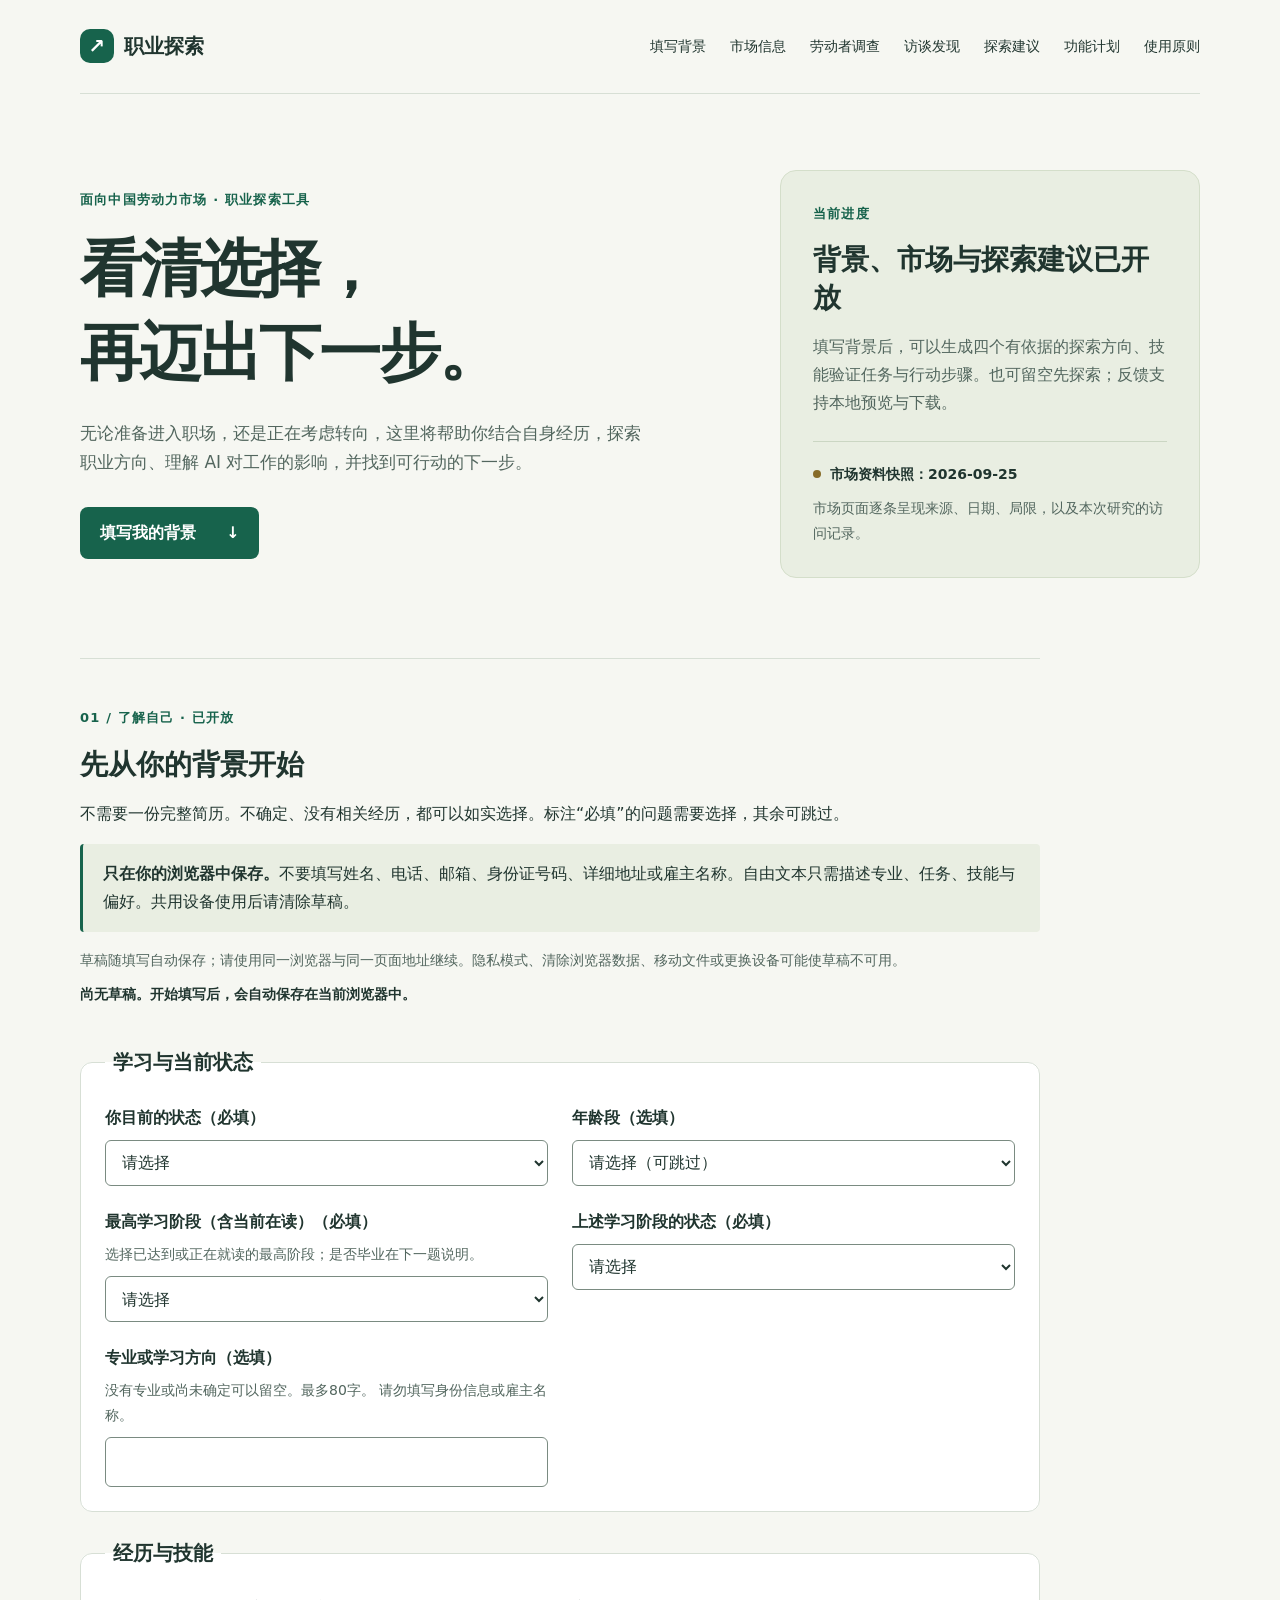
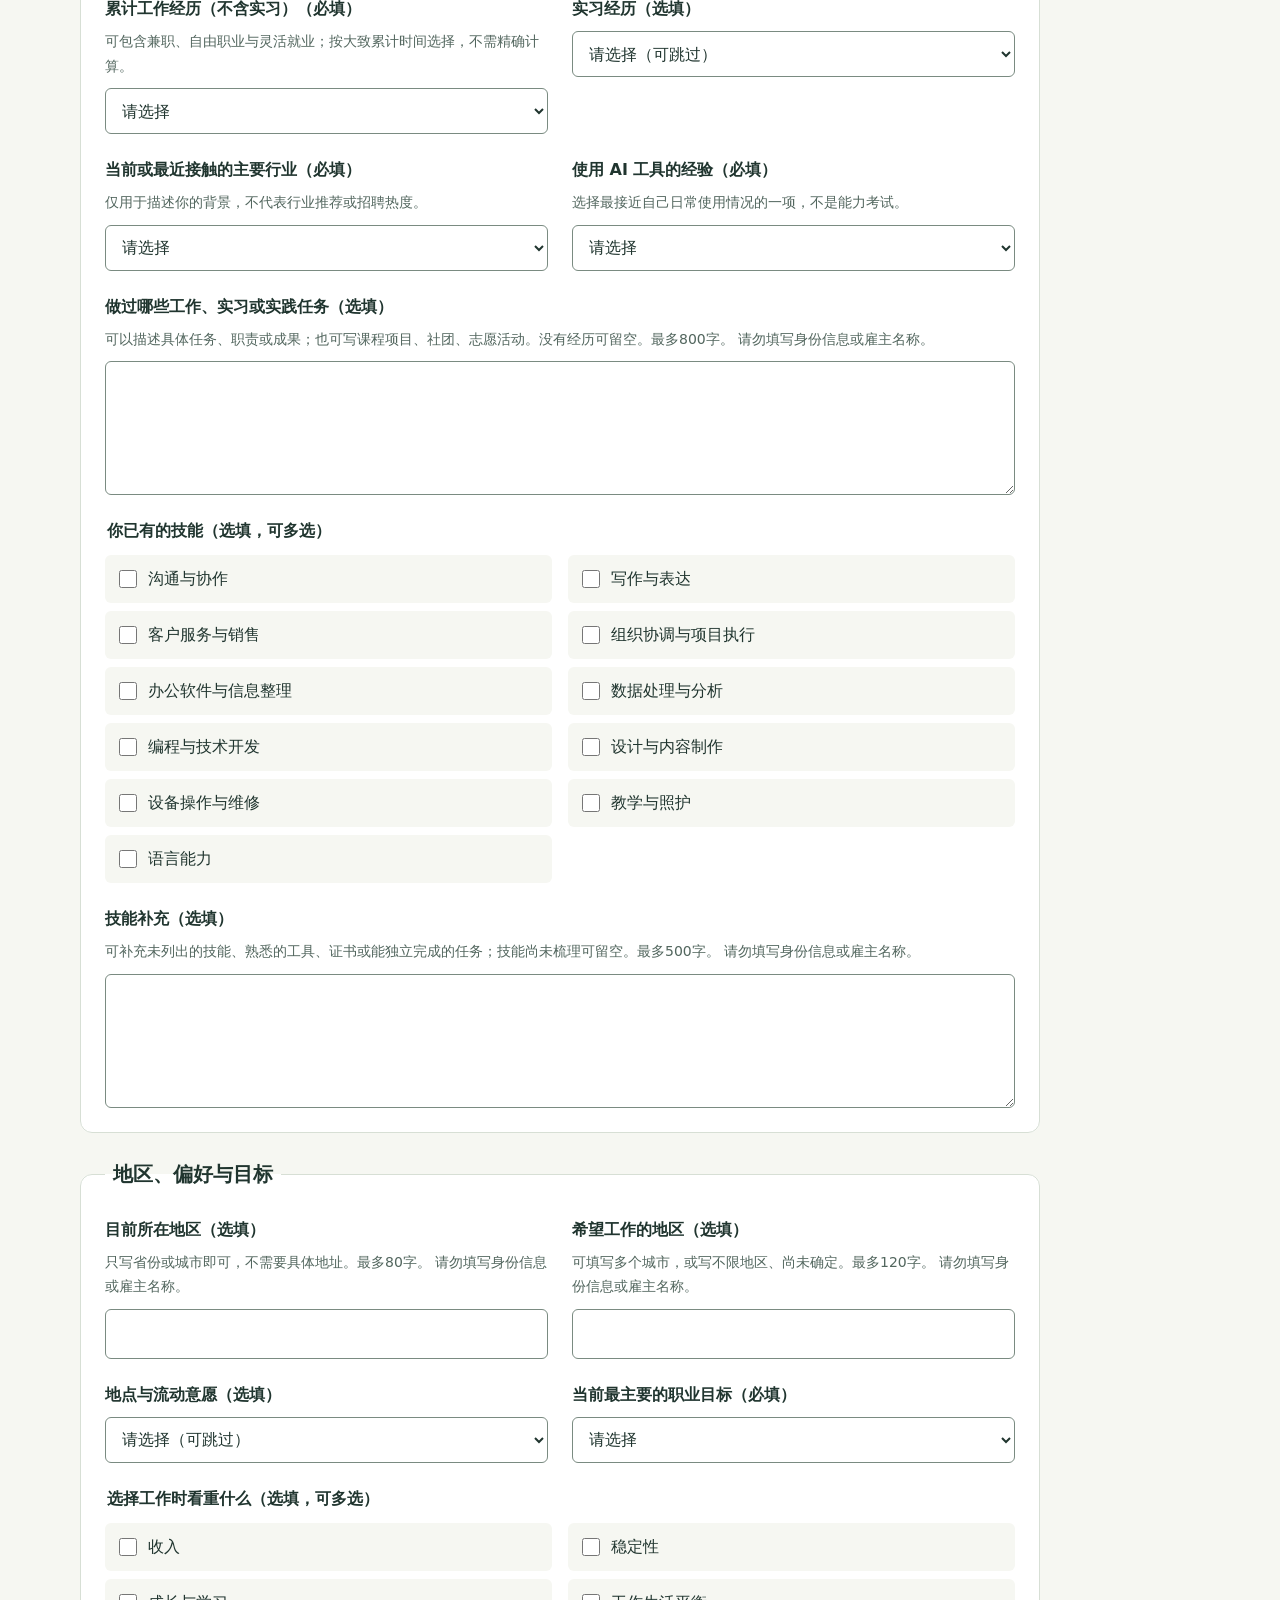
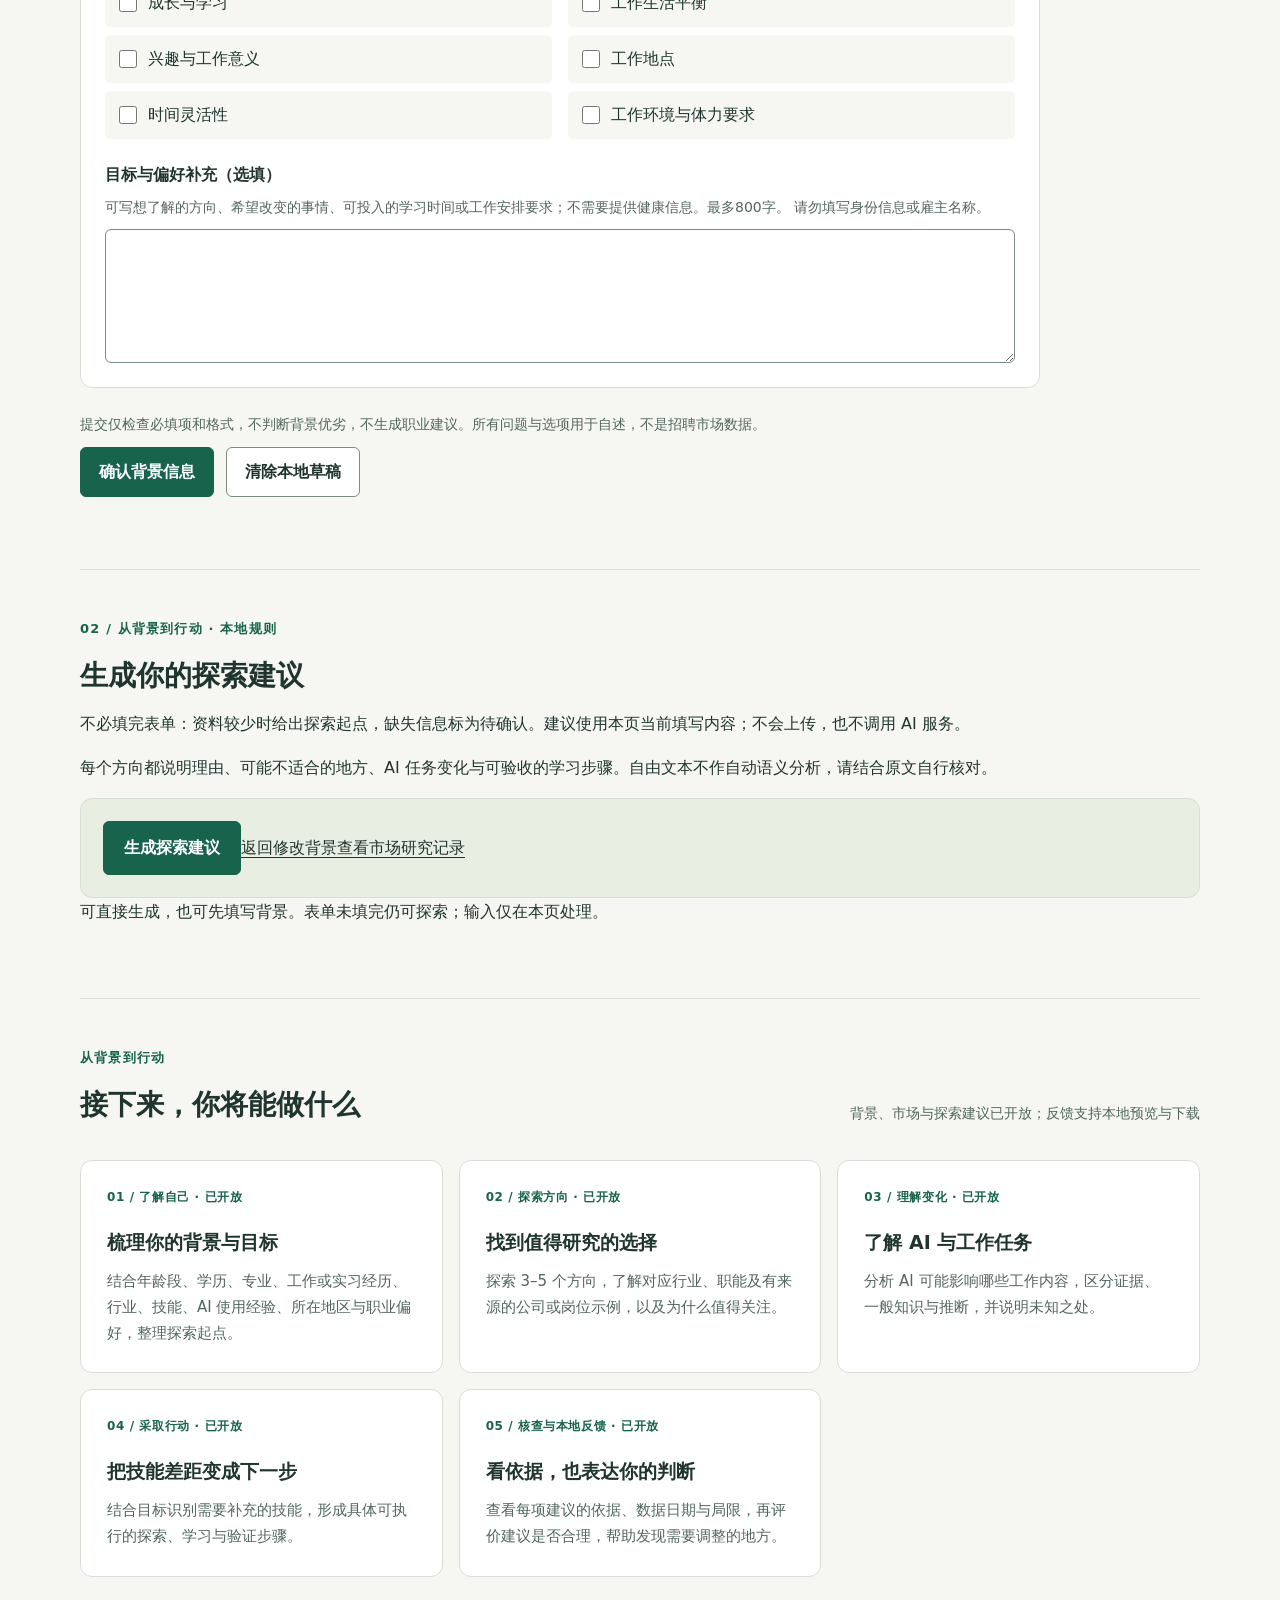
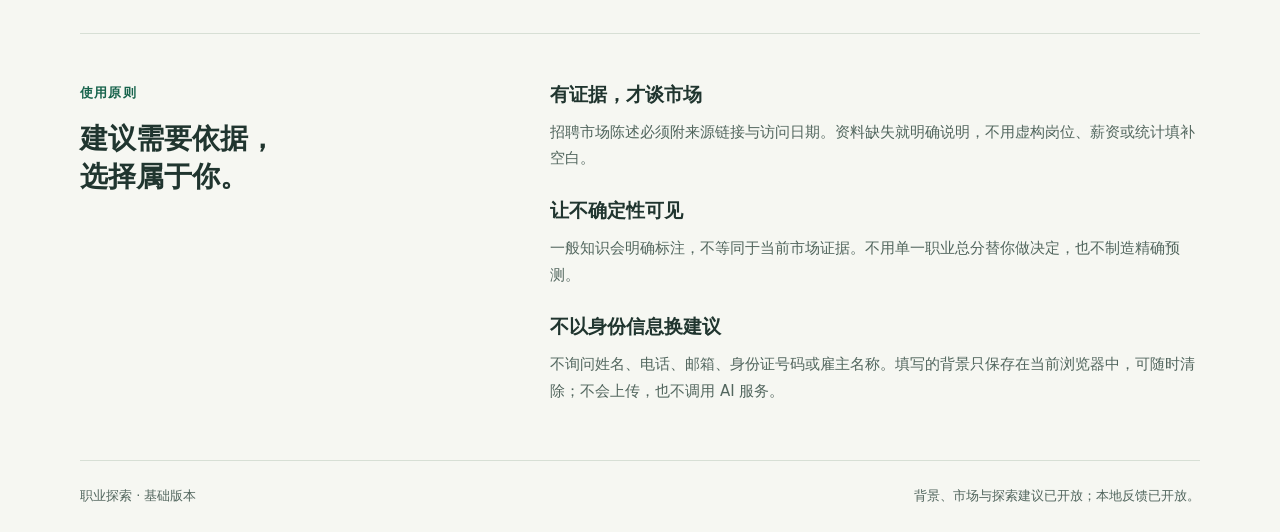
==== index.html @ bea13fc0 "Publish AI career exploration site (static, GitHub Pages) Static Simplified-Chinese career explorati" ====
<!DOCTYPE html>
<html lang="zh-CN">
<head>
  <meta charset="UTF-8">
  <meta name="viewport" content="width=device-width, initial-scale=1.0">
  <meta name="description" content="面向中国劳动力市场的职业探索网站。了解产品计划、证据标准与隐私原则。">
  <title>职业探索｜中国劳动力市场</title>
  <link rel="stylesheet" href="css/style.css">
  <link rel="stylesheet" href="css/recommendation.css">
  <link rel="stylesheet" href="css/survey.css">
  <link rel="stylesheet" href="css/interview.css">
  <script src="js/app.js" defer></script>
  <script src="data/market-snapshot.js" defer></script>
  <script src="js/market-audit.js" defer></script>
  <script src="data/recommendation-profile-schema.js" defer></script>
  <script src="data/recommendation-catalog.js" defer></script>
  <script src="js/recommendation-engine.js" defer></script>
  <script src="js/result-evidence.js" defer></script>
  <script src="js/feedback.js" defer></script>
  <script src="data/survey-data.js" defer></script>
  <script src="data/survey-findings.js" defer></script>
  <script src="data/survey-number-text.js" defer></script>
  <script src="js/survey-support.js" defer></script>
  <script src="js/survey-ui.js" defer></script>
  <script src="data/interview-findings.js" defer></script>
  <script src="js/interview-support.js" defer></script>
  <script src="js/interview-ui.js" defer></script>
  <script src="js/recommendation-ui.js" defer></script>
</head>
<body>
  <a class="skip-link" href="#main">跳到主要内容</a>
  <header class="site-header wrap">
    <a class="brand" href="index.html" aria-label="职业探索首页"><span class="brand-mark" aria-hidden="true">↗</span> 职业探索</a>
    <nav aria-label="主要导航"><a href="#profile">填写背景</a><a href="market.html">市场信息</a><a href="survey.html">劳动者调查</a><a href="interviews.html">访谈发现</a><a href="#advice">探索建议</a><a href="#roadmap">功能计划</a><a href="#principles">使用原则</a></nav>
  </header>
  <main id="main" class="wrap">
    <section class="hero" aria-labelledby="hero-title">
      <div class="hero-copy">
        <p class="eyebrow">面向中国劳动力市场 · 职业探索工具</p>
        <h1 id="hero-title">看清选择，<br>再迈出下一步。</h1>
        <p class="intro">无论准备进入职场，还是正在考虑转向，这里将帮助你结合自身经历，探索职业方向、理解 AI 对工作的影响，并找到可行动的下一步。</p>
        <a class="primary-link" href="#profile">填写我的背景 <span aria-hidden="true">↓</span></a>
      </div>
      <aside class="status-card" aria-labelledby="status-title">
        <p class="eyebrow">当前进度</p>
        <h2 id="status-title">背景、市场与探索建议已开放</h2>
        <p>填写背景后，可以生成四个有依据的探索方向、技能验证任务与行动步骤。也可留空先探索；反馈支持本地预览与下载。</p>
        <div class="status-note"><span class="status-dot" aria-hidden="true"></span>市场资料快照：2026-09-25</div>
        <p class="small">市场页面逐条呈现来源、日期、局限，以及本次研究的访问记录。</p>
      </aside>
    </section>
    <section id="profile" class="section" aria-labelledby="profile-title">
      <p class="eyebrow">01 / 了解自己 · 已开放</p>
      <h2 id="profile-title">先从你的背景开始</h2>
      <p>不需要一份完整简历。不确定、没有相关经历，都可以如实选择。标注“必填”的问题需要选择，其余可跳过。</p>
      <div class="profile-notice" id="profile-privacy"><strong>只在你的浏览器中保存。</strong>不要填写姓名、电话、邮箱、身份证号码、详细地址或雇主名称。自由文本只需描述专业、任务、技能与偏好。共用设备使用后请清除草稿。</div>
      <p class="field-hint">草稿随填写自动保存；请使用同一浏览器与同一页面地址继续。隐私模式、清除浏览器数据、移动文件或更换设备可能使草稿不可用。</p>
      <p id="draft-status" class="draft-status" role="status">正在准备本地草稿保存……</p>
      <noscript><p class="profile-notice">浏览器未启用 JavaScript，无法保存或校验背景。请启用后刷新页面；当前表单已禁用，不会发送输入。</p></noscript>
      <form id="profile-form" novalidate autocomplete="off">
        <fieldset id="profile-fields" disabled>
          <legend class="sr-only">个人背景</legend>
          <fieldset class="profile-group"><legend>学习与当前状态</legend><div class="profile-grid">
            <div class="profile-field">
  <label for="stage">你目前的状态（必填）</label>
  
  <select id="stage" name="stage" required aria-describedby="stage-error">
    <option value="">请选择</option>
    <option value="stage-0">在校学习</option>
    <option value="stage-1">在职工作</option>
    <option value="stage-2">正在求职／待业</option>
    <option value="stage-3">自由职业／灵活就业</option>
    <option value="stage-4">准备重返职场</option>
    <option value="stage-5">暂不求职，先探索</option>
    <option value="stage-6">其他</option>
  </select><p class="field-error" id="stage-error"></p>
</div>
            <div class="profile-field">
  <label for="age">年龄段（选填）</label>
  
  <select id="age" name="age"  aria-describedby="age-error">
    <option value="">请选择（可跳过）</option>
    <option value="age-0">未满18岁</option>
    <option value="age-1">18–24岁</option>
    <option value="age-2">25–34岁</option>
    <option value="age-3">35–44岁</option>
    <option value="age-4">45–54岁</option>
    <option value="age-5">55岁及以上</option>
    <option value="age-6">不愿透露</option>
  </select><p class="field-error" id="age-error"></p>
</div>
            <div class="profile-field">
  <label for="education">最高学习阶段（含当前在读）（必填）</label>
  <p class="field-hint" id="education-hint">选择已达到或正在就读的最高阶段；是否毕业在下一题说明。</p>
  <select id="education" name="education" required aria-describedby="education-error education-hint">
    <option value="">请选择</option>
    <option value="education-0">初中及以下</option>
    <option value="education-1">普通高中</option>
    <option value="education-2">中专／中职／技校</option>
    <option value="education-3">高职／大专</option>
    <option value="education-4">本科</option>
    <option value="education-5">硕士研究生</option>
    <option value="education-6">博士研究生</option>
    <option value="education-7">其他</option>
    <option value="education-8">不愿透露</option>
  </select><p class="field-error" id="education-error"></p>
</div>
            <div class="profile-field">
  <label for="educationStatus">上述学习阶段的状态（必填）</label>
  
  <select id="educationStatus" name="educationStatus" required aria-describedby="educationStatus-error">
    <option value="">请选择</option>
    <option value="educationStatus-0">在读</option>
    <option value="educationStatus-1">已毕业／已取得相应学历</option>
    <option value="educationStatus-2">未完成／肄业／暂停</option>
    <option value="educationStatus-3">其他／不适用</option>
    <option value="educationStatus-4">不愿透露</option>
  </select><p class="field-error" id="educationStatus-error"></p>
</div>
            <div class="profile-field ">
  <label for="major">专业或学习方向（选填）</label>
  <p class="field-hint" id="major-hint">没有专业或尚未确定可以留空。最多80字。 请勿填写身份信息或雇主名称。</p>
  <input id="major" name="major" type="text" maxlength="80" aria-describedby="major-hint major-error profile-privacy">
  <p class="field-error" id="major-error"></p>
</div>
          </div></fieldset>
          <fieldset class="profile-group"><legend>经历与技能</legend><div class="profile-grid">
            <div class="profile-field">
  <label for="workYears">累计工作经历（不含实习）（必填）</label>
  <p class="field-hint" id="workYears-hint">可包含兼职、自由职业与灵活就业；按大致累计时间选择，不需精确计算。</p>
  <select id="workYears" name="workYears" required aria-describedby="workYears-error workYears-hint">
    <option value="">请选择</option>
    <option value="workYears-0">尚无工作经历</option>
    <option value="workYears-1">不足1年</option>
    <option value="workYears-2">1–3年（不满4年）</option>
    <option value="workYears-3">4–7年（不满8年）</option>
    <option value="workYears-4">8–15年（不满16年）</option>
    <option value="workYears-5">16年及以上</option>
    <option value="workYears-6">不便说明</option>
  </select><p class="field-error" id="workYears-error"></p>
</div>
            <div class="profile-field">
  <label for="internship">实习经历（选填）</label>
  
  <select id="internship" name="internship"  aria-describedby="internship-error">
    <option value="">请选择（可跳过）</option>
    <option value="internship-0">没有实习经历</option>
    <option value="internship-1">正在实习</option>
    <option value="internship-2">曾有实习经历</option>
    <option value="internship-3">不适用／不便说明</option>
  </select><p class="field-error" id="internship-error"></p>
</div>
            <div class="profile-field">
  <label for="industry">当前或最近接触的主要行业（必填）</label>
  <p class="field-hint" id="industry-hint">仅用于描述你的背景，不代表行业推荐或招聘热度。</p>
  <select id="industry" name="industry" required aria-describedby="industry-error industry-hint">
    <option value="">请选择</option>
    <option value="industry-0">尚未进入任何行业</option>
    <option value="industry-1">农林牧渔</option>
    <option value="industry-2">制造业</option>
    <option value="industry-3">建筑与房地产</option>
    <option value="industry-4">批发零售与电商</option>
    <option value="industry-5">交通运输、仓储与物流</option>
    <option value="industry-6">住宿、餐饮与生活服务</option>
    <option value="industry-7">信息技术与互联网</option>
    <option value="industry-8">金融与保险</option>
    <option value="industry-9">教育与培训</option>
    <option value="industry-10">医疗健康与社会服务</option>
    <option value="industry-11">文化、传媒与娱乐</option>
    <option value="industry-12">科研与专业服务</option>
    <option value="industry-13">公共管理与社会组织</option>
    <option value="industry-14">能源与环境服务</option>
    <option value="industry-15">其他／跨多个行业</option>
    <option value="industry-16">不确定／不便说明</option>
  </select><p class="field-error" id="industry-error"></p>
</div>
            <div class="profile-field">
  <label for="aiExperience">使用 AI 工具的经验（必填）</label>
  <p class="field-hint" id="aiExperience-hint">选择最接近自己日常使用情况的一项，不是能力考试。</p>
  <select id="aiExperience" name="aiExperience" required aria-describedby="aiExperience-error aiExperience-hint">
    <option value="">请选择</option>
    <option value="aiExperience-0">尚未使用</option>
    <option value="aiExperience-1">尝试过，但不熟悉</option>
    <option value="aiExperience-2">偶尔用于学习或工作任务</option>
    <option value="aiExperience-3">经常用于任务，并会核查结果</option>
    <option value="aiExperience-4">能设计或整合 AI 工作流程</option>
    <option value="aiExperience-5">不确定／不便说明</option>
  </select><p class="field-error" id="aiExperience-error"></p>
</div>
            <div class="profile-field field-wide">
  <label for="experience">做过哪些工作、实习或实践任务（选填）</label>
  <p class="field-hint" id="experience-hint">可以描述具体任务、职责或成果；也可写课程项目、社团、志愿活动。没有经历可留空。最多800字。 请勿填写身份信息或雇主名称。</p>
  <textarea id="experience" name="experience" rows="4" maxlength="800" aria-describedby="experience-hint experience-error profile-privacy"></textarea>
  <p class="field-error" id="experience-error"></p>
</div>
            <fieldset class="choice-group field-wide"><legend>你已有的技能（选填，可多选）</legend><div class="choices"><label><input type="checkbox" name="skills" value="skills-0"> <span>沟通与协作</span></label><label><input type="checkbox" name="skills" value="skills-1"> <span>写作与表达</span></label><label><input type="checkbox" name="skills" value="skills-2"> <span>客户服务与销售</span></label><label><input type="checkbox" name="skills" value="skills-3"> <span>组织协调与项目执行</span></label><label><input type="checkbox" name="skills" value="skills-4"> <span>办公软件与信息整理</span></label><label><input type="checkbox" name="skills" value="skills-5"> <span>数据处理与分析</span></label><label><input type="checkbox" name="skills" value="skills-6"> <span>编程与技术开发</span></label><label><input type="checkbox" name="skills" value="skills-7"> <span>设计与内容制作</span></label><label><input type="checkbox" name="skills" value="skills-8"> <span>设备操作与维修</span></label><label><input type="checkbox" name="skills" value="skills-9"> <span>教学与照护</span></label><label><input type="checkbox" name="skills" value="skills-10"> <span>语言能力</span></label></div></fieldset>
            <div class="profile-field field-wide">
  <label for="skillDetails">技能补充（选填）</label>
  <p class="field-hint" id="skillDetails-hint">可补充未列出的技能、熟悉的工具、证书或能独立完成的任务；技能尚未梳理可留空。最多500字。 请勿填写身份信息或雇主名称。</p>
  <textarea id="skillDetails" name="skillDetails" rows="4" maxlength="500" aria-describedby="skillDetails-hint skillDetails-error profile-privacy"></textarea>
  <p class="field-error" id="skillDetails-error"></p>
</div>
          </div></fieldset>
          <fieldset class="profile-group"><legend>地区、偏好与目标</legend><div class="profile-grid">
            <div class="profile-field ">
  <label for="location">目前所在地区（选填）</label>
  <p class="field-hint" id="location-hint">只写省份或城市即可，不需要具体地址。最多80字。 请勿填写身份信息或雇主名称。</p>
  <input id="location" name="location" type="text" maxlength="80" aria-describedby="location-hint location-error profile-privacy">
  <p class="field-error" id="location-error"></p>
</div>
            <div class="profile-field ">
  <label for="targetLocation">希望工作的地区（选填）</label>
  <p class="field-hint" id="targetLocation-hint">可填写多个城市，或写不限地区、尚未确定。最多120字。 请勿填写身份信息或雇主名称。</p>
  <input id="targetLocation" name="targetLocation" type="text" maxlength="120" aria-describedby="targetLocation-hint targetLocation-error profile-privacy">
  <p class="field-error" id="targetLocation-error"></p>
</div>
            <div class="profile-field">
  <label for="mobility">地点与流动意愿（选填）</label>
  
  <select id="mobility" name="mobility"  aria-describedby="mobility-error">
    <option value="">请选择（可跳过）</option>
    <option value="mobility-0">优先留在目前地区</option>
    <option value="mobility-1">可在省内调整</option>
    <option value="mobility-2">可跨省／跨地区迁移</option>
    <option value="mobility-3">优先远程工作</option>
    <option value="mobility-4">尚未确定</option>
  </select><p class="field-error" id="mobility-error"></p>
</div>
            <div class="profile-field">
  <label for="goal">当前最主要的职业目标（必填）</label>
  
  <select id="goal" name="goal" required aria-describedby="goal-error">
    <option value="">请选择</option>
    <option value="goal-0">先了解适合探索的方向</option>
    <option value="goal-1">寻找实习或实践机会</option>
    <option value="goal-2">寻找第一份正式工作</option>
    <option value="goal-3">在现有方向继续发展</option>
    <option value="goal-4">转行业或转岗位</option>
    <option value="goal-5">提升技能，适应工作变化</option>
    <option value="goal-6">重返职场</option>
    <option value="goal-7">探索自由职业或灵活就业</option>
    <option value="goal-8">其他目标</option>
    <option value="goal-9">暂时不确定</option>
  </select><p class="field-error" id="goal-error"></p>
</div>
            <fieldset class="choice-group field-wide"><legend>选择工作时看重什么（选填，可多选）</legend><div class="choices"><label><input type="checkbox" name="preferences" value="preferences-0"> <span>收入</span></label><label><input type="checkbox" name="preferences" value="preferences-1"> <span>稳定性</span></label><label><input type="checkbox" name="preferences" value="preferences-2"> <span>成长与学习</span></label><label><input type="checkbox" name="preferences" value="preferences-3"> <span>工作生活平衡</span></label><label><input type="checkbox" name="preferences" value="preferences-4"> <span>兴趣与工作意义</span></label><label><input type="checkbox" name="preferences" value="preferences-5"> <span>工作地点</span></label><label><input type="checkbox" name="preferences" value="preferences-6"> <span>时间灵活性</span></label><label><input type="checkbox" name="preferences" value="preferences-7"> <span>工作环境与体力要求</span></label></div></fieldset>
            <div class="profile-field field-wide">
  <label for="goalDetails">目标与偏好补充（选填）</label>
  <p class="field-hint" id="goalDetails-hint">可写想了解的方向、希望改变的事情、可投入的学习时间或工作安排要求；不需要提供健康信息。最多800字。 请勿填写身份信息或雇主名称。</p>
  <textarea id="goalDetails" name="goalDetails" rows="4" maxlength="800" aria-describedby="goalDetails-hint goalDetails-error profile-privacy"></textarea>
  <p class="field-error" id="goalDetails-error"></p>
</div>
          </div></fieldset>
          <p class="field-hint">提交仅检查必填项和格式，不判断背景优劣，不生成职业建议。所有问题与选项用于自述，不是招聘市场数据。</p>
          <div class="profile-actions"><button type="submit" class="profile-submit">确认背景信息</button><button type="button" id="clear-draft" class="profile-secondary">清除本地草稿</button></div>
          <div id="clear-confirm" class="profile-notice" hidden><p>清除后，本页已填内容和此浏览器中的背景草稿将被删除。</p><button type="button" id="confirm-clear" class="profile-secondary">确认清除</button> <button type="button" id="cancel-clear" class="profile-secondary">保留草稿</button></div>
        </fieldset>
        <p id="profile-result" role="status" tabindex="-1"></p>
      </form>
    </section>
    <section id="advice" class="section" aria-labelledby="advice-title">
      <p class="eyebrow">02 / 从背景到行动 · 本地规则</p>
      <h2 id="advice-title">生成你的探索建议</h2>
      <p>不必填完表单：资料较少时给出探索起点，缺失信息标为待确认。建议使用本页当前填写内容；不会上传，也不调用 AI 服务。</p>
      <p>每个方向都说明理由、可能不适合的地方、AI 任务变化与可验收的学习步骤。自由文本不作自动语义分析，请结合原文自行核对。</p>
      <div class="advice-controls"><button id="generate-advice" class="profile-submit" type="button" disabled>生成探索建议</button><a href="#profile">返回修改背景</a><a href="market.html">查看市场研究记录</a></div>
      <p id="advice-status" role="status">正在检查本地建议资料……</p>
      <noscript><p>请启用 JavaScript 后生成建议。不会发送表单。</p></noscript>
      <div id="advice-result" tabindex="-1" aria-label="本次探索建议"></div>
    </section>
    <section id="roadmap" class="section" aria-labelledby="roadmap-title">
      <div class="section-heading"><div><p class="eyebrow">从背景到行动</p><h2 id="roadmap-title">接下来，你将能做什么</h2></div><p class="section-note">背景、市场与探索建议已开放；反馈支持本地预览与下载</p></div>
      <ol class="module-grid">
        <li><span class="step">01 / 了解自己 · 已开放</span><h3>梳理你的背景与目标</h3><p>结合年龄段、学历、专业、工作或实习经历、行业、技能、AI 使用经验、所在地区与职业偏好，整理探索起点。</p></li>
        <li><span class="step">02 / 探索方向 · 已开放</span><h3>找到值得研究的选择</h3><p>探索 3–5 个方向，了解对应行业、职能及有来源的公司或岗位示例，以及为什么值得关注。</p></li>
        <li><span class="step">03 / 理解变化 · 已开放</span><h3>了解 AI 与工作任务</h3><p>分析 AI 可能影响哪些工作内容，区分证据、一般知识与推断，并说明未知之处。</p></li>
        <li><span class="step">04 / 采取行动 · 已开放</span><h3>把技能差距变成下一步</h3><p>结合目标识别需要补充的技能，形成具体可执行的探索、学习与验证步骤。</p></li>
        <li><span class="step">05 / 核查与本地反馈 · 已开放</span><h3>看依据，也表达你的判断</h3><p>查看每项建议的依据、数据日期与局限，再评价建议是否合理，帮助发现需要调整的地方。</p></li>
      </ol>
    </section>
    <section id="principles" class="section principles" aria-labelledby="principles-title">
      <div><p class="eyebrow">使用原则</p><h2 id="principles-title">建议需要依据，<br>选择属于你。</h2></div>
      <div class="principle-list">
        <article><h3>有证据，才谈市场</h3><p>招聘市场陈述必须附来源链接与访问日期。资料缺失就明确说明，不用虚构岗位、薪资或统计填补空白。</p></article>
        <article><h3>让不确定性可见</h3><p>一般知识会明确标注，不等同于当前市场证据。不用单一职业总分替你做决定，也不制造精确预测。</p></article>
        <article><h3>不以身份信息换建议</h3><p>不询问姓名、电话、邮箱、身份证号码或雇主名称。填写的背景只保存在当前浏览器中，可随时清除；不会上传，也不调用 AI 服务。</p></article>
      </div>
    </section>
  </main>
  <footer class="wrap site-footer"><p>职业探索 · 基础版本</p><p>背景、市场与探索建议已开放；本地反馈已开放。</p></footer>
</body>
</html>
---- css/style.css ----
:root {
  color-scheme: light;
  --ink: #20352f;
  --muted: #52665e;
  --paper: #f6f7f2;
  --accent: #17634c;
  --line: #d7dfd5;
}
* { box-sizing: border-box; }
html { scroll-padding-top: 1.5rem; }
body { margin: 0; background: var(--paper); color: var(--ink); font-family: system-ui, -apple-system, "Segoe UI", "Microsoft YaHei", sans-serif; line-height: 1.75; }
a { color: inherit; text-underline-offset: .25em; }
a:focus-visible { outline: 3px solid #b35a1d; outline-offset: 5px; }
.wrap { width: min(1120px, calc(100% - 48px)); margin-inline: auto; }
.skip-link { position: absolute; left: 16px; top: -100px; padding: 12px; background: white; z-index: 2; }
.skip-link:focus { top: 12px; }
.site-header { display: flex; align-items: center; justify-content: space-between; gap: 20px; padding-block: 24px; border-bottom: 1px solid var(--line); }
.brand { display: inline-flex; align-items: center; gap: 10px; font-size: 20px; font-weight: 750; text-decoration: none; }
.brand-mark { display: inline-grid; place-items: center; width: 34px; height: 34px; background: var(--accent); color: white; border-radius: 10px; }
nav { display: flex; gap: 24px; }
nav a { padding-block: 10px; text-decoration: none; font-size: 14px; }
nav a:hover { text-decoration: underline; }
.hero { display: grid; grid-template-columns: 1.5fr 1fr; align-items: center; gap: 70px; padding-block: 76px 80px; }
.eyebrow { font-size: 13px; letter-spacing: .09em; font-weight: 700; color: var(--accent); margin: 0 0 16px; }
h1, h2, h3 { line-height: 1.35; margin-top: 0; }
h1 { font-size: clamp(38px, 5vw, 62px); letter-spacing: -.035em; margin-bottom: 24px; }
h2 { font-size: 28px; margin-bottom: 16px; }
h3 { font-size: 19px; margin-bottom: 12px; }
p { margin-top: 0; }
.intro { font-size: 17px; color: var(--muted); max-width: 570px; }
.primary-link { display: inline-flex; gap: 30px; align-items: center; min-height: 48px; padding: 12px 20px; margin-top: 12px; border-radius: 8px; background: var(--accent); color: white; text-decoration: none; font-weight: 600; }
.primary-link:hover { background: #104e3c; }
.status-card { background: #e9eee2; padding: 32px; border: 1px solid #d4deca; border-radius: 16px; }
.status-card > p:not(.eyebrow) { color: var(--muted); }
.status-note { display: flex; align-items: center; gap: 9px; margin-top: 24px; padding-top: 20px; border-top: 1px solid #cbd6c3; font-size: 14px; font-weight: 650; }
.status-dot { width: 8px; height: 8px; border-radius: 50%; background: #876c28; flex-shrink: 0; }
.small { font-size: 14px; margin: 10px 0 0; }
.section { padding-block: 48px 56px; border-top: 1px solid var(--line); }
.section-heading { display: flex; justify-content: space-between; align-items: end; gap: 20px; margin-bottom: 20px; }
.section-note { font-size: 14px; color: var(--muted); }
.module-grid { display: grid; grid-template-columns: repeat(3, 1fr); gap: 16px; list-style: none; padding: 0; margin: 0; }
.module-grid li { padding: 26px; border: 1px solid var(--line); border-radius: 12px; background: #fff; }
.step { display: block; font-size: 12px; font-weight: 650; color: var(--accent); margin-bottom: 22px; letter-spacing: .05em; }
.module-grid p, .principle-list p { color: var(--muted); font-size: 15px; margin-bottom: 0; }
.principles { display: grid; grid-template-columns: 1fr 1.6fr; gap: 64px; }
.principle-list { display: grid; gap: 26px; }
.site-footer { padding-block: 24px; border-top: 1px solid var(--line); display: flex; justify-content: space-between; gap: 16px; color: var(--muted); font-size: 13px; }
.site-footer p { margin: 0; }
@media (max-width: 900px) {
  .hero { gap: 32px; }
  .module-grid { grid-template-columns: repeat(2, 1fr); }
}
@media (max-width: 640px) {
  .wrap { width: calc(100% - 32px); }
  .site-header { flex-wrap: wrap; padding-block: 16px; gap: 8px 20px; }
  nav { gap: 20px; }
  .hero { grid-template-columns: 1fr; padding-block: 42px; gap: 28px; }
  .status-card { padding: 24px; }
  .section { padding-block: 32px; }
  .section-heading { display: block; }
  .module-grid { grid-template-columns: 1fr; }
  .principles { grid-template-columns: 1fr; gap: 16px; }
  .site-footer { flex-direction: column; gap: 4px; }
  h2 { font-size: 25px; }
}

/* 用户背景模块 */
.sr-only { position: absolute; width: 1px; height: 1px; padding: 0; margin: -1px; overflow: hidden; clip-path: inset(50%); white-space: nowrap; }
[hidden] { display: none !important; }
nav { flex-wrap: wrap; }
#profile { max-width: 960px; }
.profile-notice { padding: 16px 20px; background: #e9eee2; border-left: 3px solid var(--accent); border-radius: 4px; margin-block: 16px; }
.field-hint { font-size: 14px; color: var(--muted); margin: 6px 0 10px; }
.draft-status { font-size: 14px; font-weight: 650; overflow-wrap: anywhere; }
.draft-status[data-state="error"], .field-error, #profile-result[data-state="error"] { color: #9c3026; }
#profile-fields { border: 0; padding: 0; margin: 0; min-width: 0; }
.profile-group { border: 1px solid var(--line); background: #fff; border-radius: 12px; padding: 24px; margin: 24px 0; min-width: 0; }
.profile-group > legend { font-size: 20px; font-weight: 700; padding-inline: 8px; }
.profile-grid { display: grid; grid-template-columns: repeat(2, minmax(0, 1fr)); gap: 22px 24px; }
.profile-field { min-width: 0; }
.profile-field > label { display: block; font-weight: 650; }
.profile-field input, .profile-field select, .profile-field textarea { display: block; width: 100%; min-height: 46px; margin-top: 8px; padding: 10px 12px; border: 1px solid #7a8b81; border-radius: 6px; background: white; color: var(--ink); font: inherit; font-size: 16px; }
.profile-field textarea { resize: vertical; }
.field-wide { grid-column: 1 / -1; }
.choice-group { border: 0; padding: 0; margin: 0; min-width: 0; }
.choice-group legend { font-weight: 650; margin-bottom: 10px; }
.choices { display: grid; grid-template-columns: repeat(2, minmax(0, 1fr)); gap: 8px 16px; }
.choices label { display: flex; gap: 8px; align-items: start; padding: 10px; background: var(--paper); border-radius: 6px; cursor: pointer; }
.choices input { width: 18px; height: 18px; flex-shrink: 0; margin-top: 5px; accent-color: var(--accent); }
.field-error { font-size: 14px; margin: 5px 0 0; }
.field-error:empty { display: none; }
[aria-invalid="true"] { border-color: #9c3026 !important; }
.profile-actions { display: flex; flex-wrap: wrap; gap: 12px; }
#profile button { min-height: 46px; padding: 10px 18px; border-radius: 6px; font: inherit; font-weight: 650; cursor: pointer; }
.profile-submit { background: var(--accent); color: white; border: 1px solid var(--accent); }
.profile-secondary { background: white; color: var(--ink); border: 1px solid #7a8b81; }
#profile :is(input, select, textarea, button):focus-visible, #profile-result:focus { outline: 3px solid #b35a1d; outline-offset: 3px; }
#profile-result:not(:empty) { padding: 16px; background: #e9eee2; border-radius: 6px; margin-block: 20px; }
@media (max-width: 640px) {
  .profile-grid, .choices { grid-template-columns: 1fr; }
  .profile-group { padding: 16px; }
  .profile-actions { flex-direction: column; }
}
---- css/recommendation.css ----
/* Local recommendation module only. */
.advice-controls { padding: 22px; border: 1px solid var(--line); border-radius: 12px; background: #e9eee2; }
#generate-advice { padding: 12px 20px; min-height: 48px; font: inherit; font-weight: 650; color: white; background: var(--accent); border: 1px solid var(--accent); border-radius: 6px; cursor: pointer; }
#generate-advice:disabled { opacity: .65; cursor: not-allowed; }
#generate-advice:focus-visible, #advice-result:focus { outline: 3px solid #b35a1d; outline-offset: 4px; }
#advice-result:empty { display: none; }
.advice-intro { padding: 24px 0; }
.advice-jump { display: flex; flex-wrap: wrap; gap: 12px 24px; margin: 12px 0 24px; }
.advice-jump a { padding: 8px 0; }
.advice-card { padding: 28px; background: #fff; border: 1px solid var(--line); border-radius: 12px; margin-bottom: 24px; overflow-wrap: anywhere; }
.advice-card h3 { font-size: 24px; }
.advice-card h4, .advice-block h4 { font-size: 18px; margin: 0 0 12px; }
.advice-card h5 { font-size: 16px; margin: 16px 0 8px; }
.advice-lane { color: var(--accent); font-weight: 700; font-size: 14px; }
.advice-block { margin-top: 26px; padding-top: 20px; border-top: 1px solid var(--line); }
.advice-note { margin: 14px 0 18px; }
.advice-note p { margin-bottom: 6px; }
.advice-basis, .advice-fields { font-size: 13px; color: var(--muted); }
.advice-basis { font-weight: 700; }
.advice-caution { color: #64532b; font-size: 14px; padding-left: 12px; border-left: 2px solid #baa876; }
.advice-gap { padding: 14px 18px; margin: 12px 0; background: var(--paper); border-radius: 6px; }
.advice-plan { padding-left: 22px; }
.advice-plan > li { margin: 20px 0 28px; }
.advice-evidence { padding-block: 20px; border-top: 1px solid var(--line); }
.advice-evidence a { overflow-wrap: anywhere; }
@media(max-width:640px) {
 .advice-card { padding: 18px; }
 .advice-controls { padding: 18px; }
 #generate-advice { width: 100%; }
 .advice-gap { padding: 12px; }
}

/* Evidence and uncertainty: textual labels do not rely on color. */
.evidence-guide { padding: 20px; border: 1px solid var(--line); border-radius: 8px; background: #fff; }
.evidence-type { font-size: 14px; font-weight: 700; color: var(--accent); }
.evidence-confidence { padding: 10px 14px; background: #edf1e8; border-left: 3px solid var(--accent); font-size: 14px; overflow-wrap: anywhere; }
.evidence-warning { padding: 12px; border: 2px solid #986018; background: #fff3db; color: #59390c; }
.evidence-details { margin: 12px 0; border: 1px solid var(--line); padding: 12px; overflow-wrap: anywhere; font-size: 14px; }
.evidence-details summary { cursor: pointer; font-weight: 650; }
.evidence-details summary:focus-visible { outline: 3px solid #b35a1d; outline-offset: 3px; }
.evidence-details p { margin: 12px 0 0; }

/* Local-only feedback at the end of generated results. */
.feedback-field { margin: 22px 0; }
.feedback-field label { display: block; font-weight: 650; margin-bottom: 8px; }
.feedback-field select, .feedback-field textarea { width: 100%; min-height: 44px; padding: 12px; font: inherit; color: var(--ink); background: white; border: 1px solid var(--muted); border-radius: 6px; }
.feedback-field textarea { resize: vertical; }
.feedback-actions { display: flex; flex-wrap: wrap; gap: 12px; margin-bottom: 16px; }
.feedback-actions button:disabled { opacity: .6; cursor: not-allowed; }
.feedback-field :focus-visible, .feedback-preview:focus-visible { outline: 3px solid #b35a1d; outline-offset: 3px; }
.feedback-preview { white-space: pre-wrap; overflow-wrap: anywhere; font: 14px/1.8 ui-monospace, monospace; padding: 16px; border: 1px solid var(--line); background: var(--paper); }
@media(max-width:640px) { .feedback-actions button { width: 100%; } }
---- css/survey.css ----
.survey-question { margin: 30px 0; padding: 22px 0; border-top: 1px solid var(--line); scroll-margin-top: 20px; }
#survey-content > section { margin: 28px 0; } #survey-content nav { flex-wrap: wrap; gap: 12px; }
.survey-table-wrap { max-width: 100%; overflow-x: auto; margin: 16px 0; } .survey-table-wrap table { width: 100%; border-collapse: collapse; font-size: 15px; }
.survey-table-wrap th, .survey-table-wrap td { padding: 10px; border: 1px solid var(--line); text-align: left; overflow-wrap: anywhere; }
.survey-table-wrap th:first-child { width: 65%; } #survey-content details { padding: 14px; margin: 10px 0; border: 1px solid var(--line); }
#survey-content summary { cursor: pointer; font-weight: 650; } #survey-content summary:focus-visible { outline: 3px solid #b35a1d; }
#survey-content p { overflow-wrap: anywhere; } .survey-source { font-size: 14px; } .survey-source a { overflow-wrap: anywhere; }
.survey-advice label { display: block; font-weight: 650; margin-top: 20px; } .survey-advice select { width: 100%; min-height: 48px; font: inherit; padding: 10px; margin: 8px 0; background: white; color: var(--ink); }
.survey-advice select:focus-visible { outline: 3px solid #b35a1d; }
---- css/interview.css ----
.interview-task, .interview-source details { margin: 14px 0; padding: 16px; border: 1px solid var(--line); border-radius: 6px; overflow-wrap: anywhere; }
.interview-task summary, .interview-source summary { cursor: pointer; font-weight: 650; }
.interview-task summary:focus-visible, .interview-source summary:focus-visible { outline: 3px solid #b35a1d; outline-offset: 3px; }
.interview-task p, .interview-source details p { margin-top: 14px; }
.interview-source { margin: 32px 0; padding-top: 20px; border-top: 1px solid var(--line); }
#interview-content nav { flex-wrap: wrap; gap: 12px; } #interview-content p { overflow-wrap: anywhere; }
@media(max-width:640px) { .interview-task { padding: 12px; } }
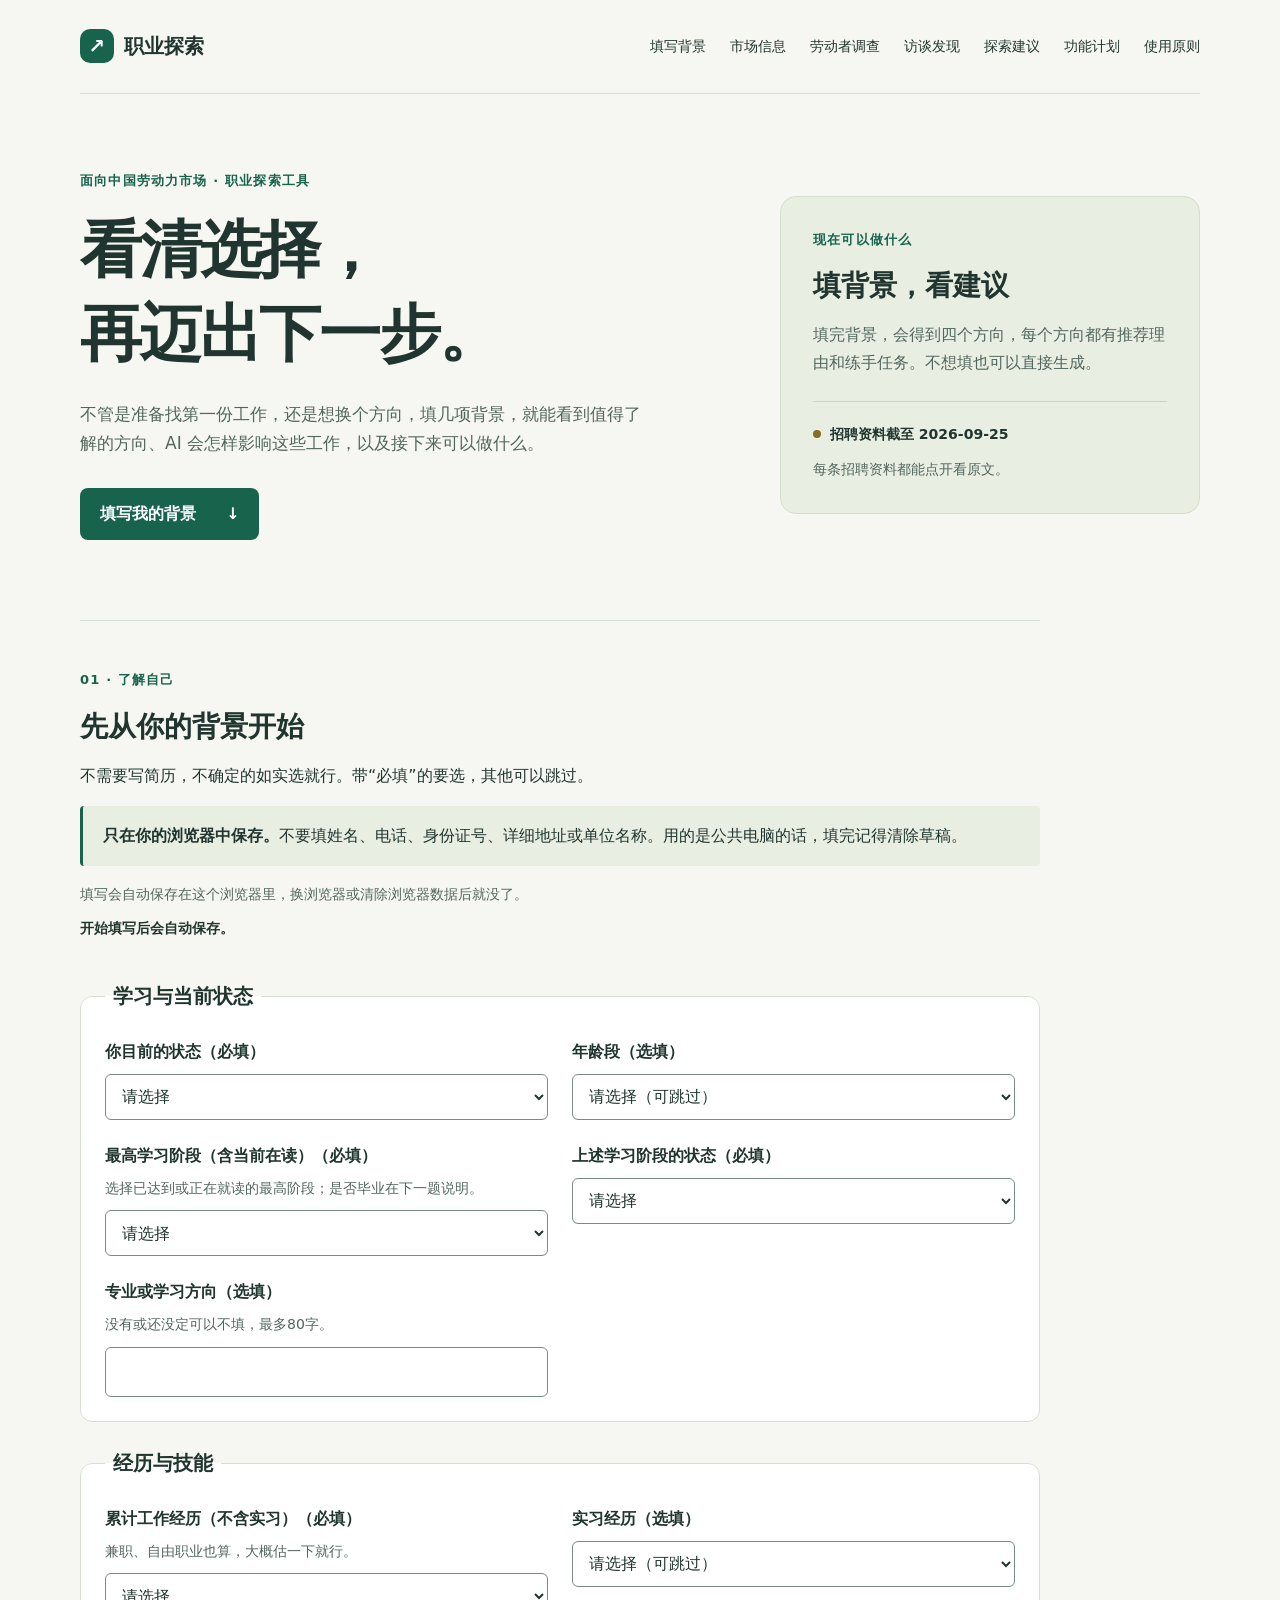
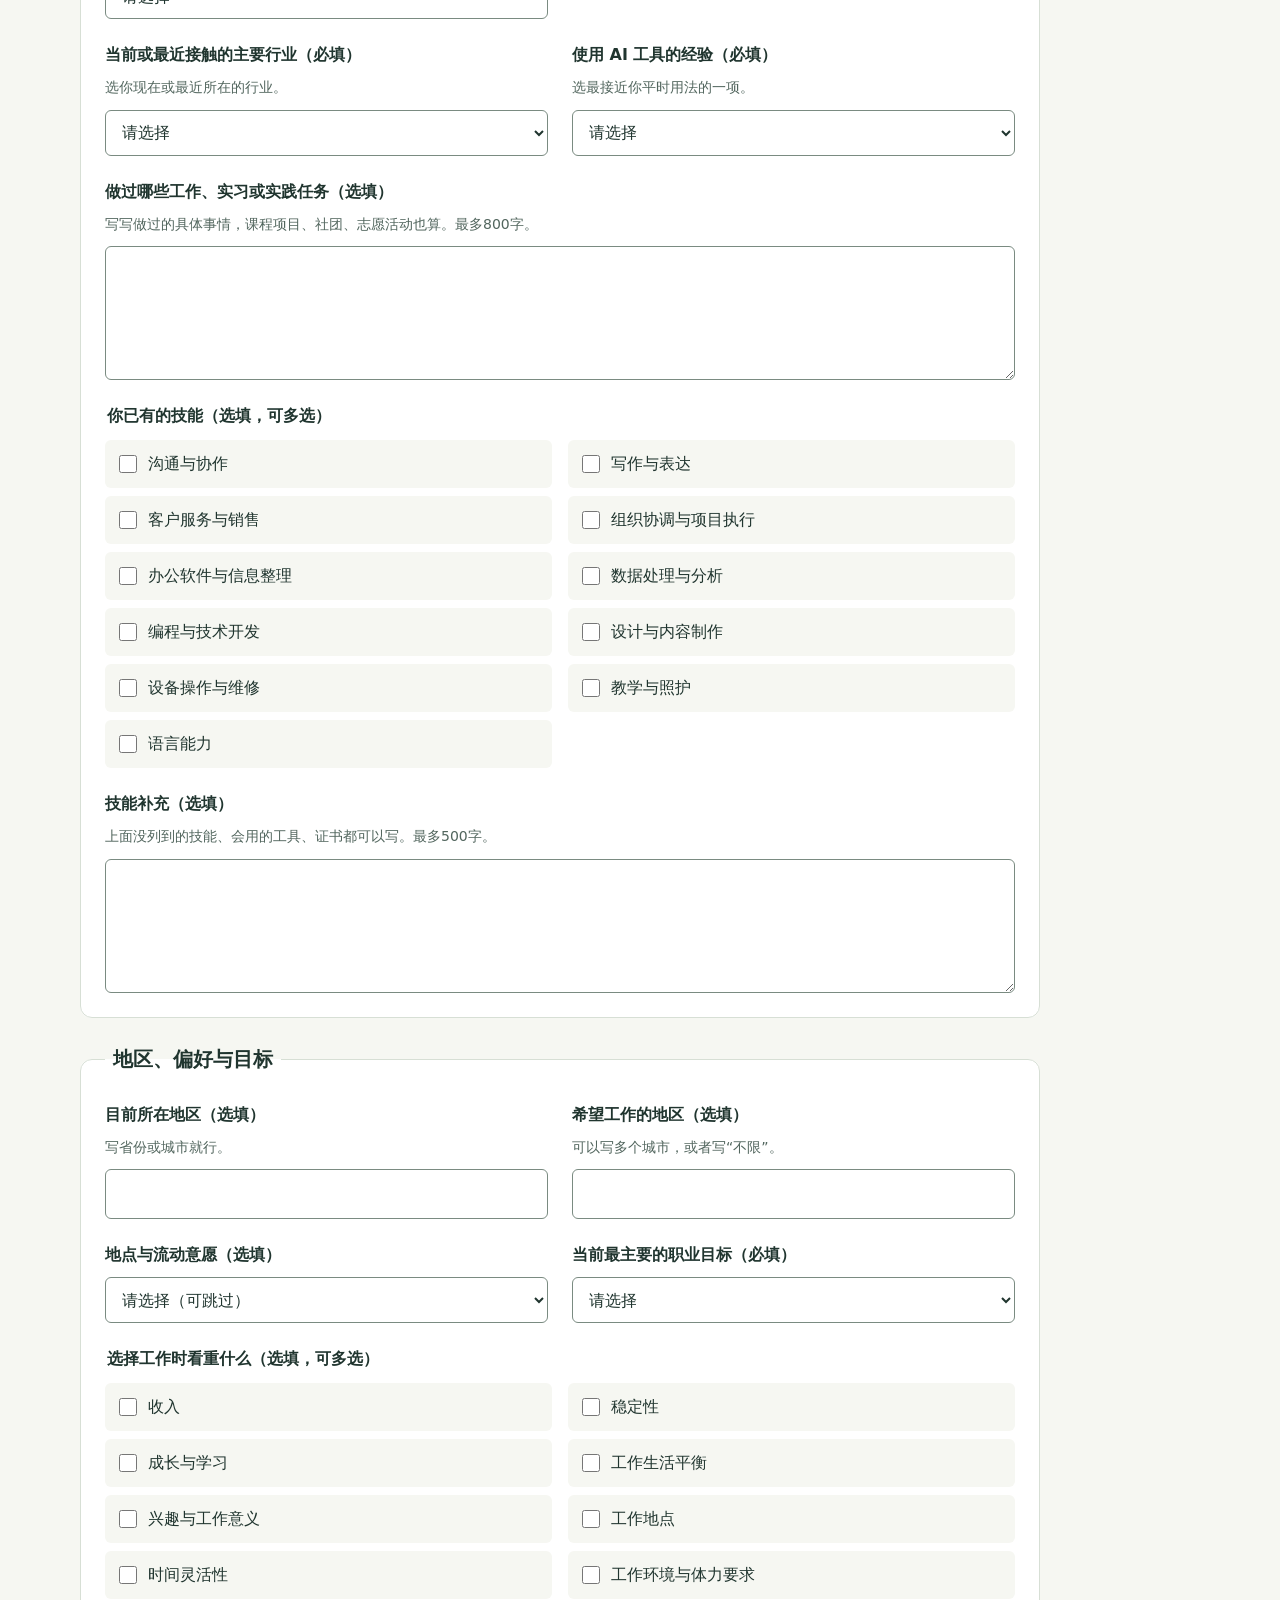
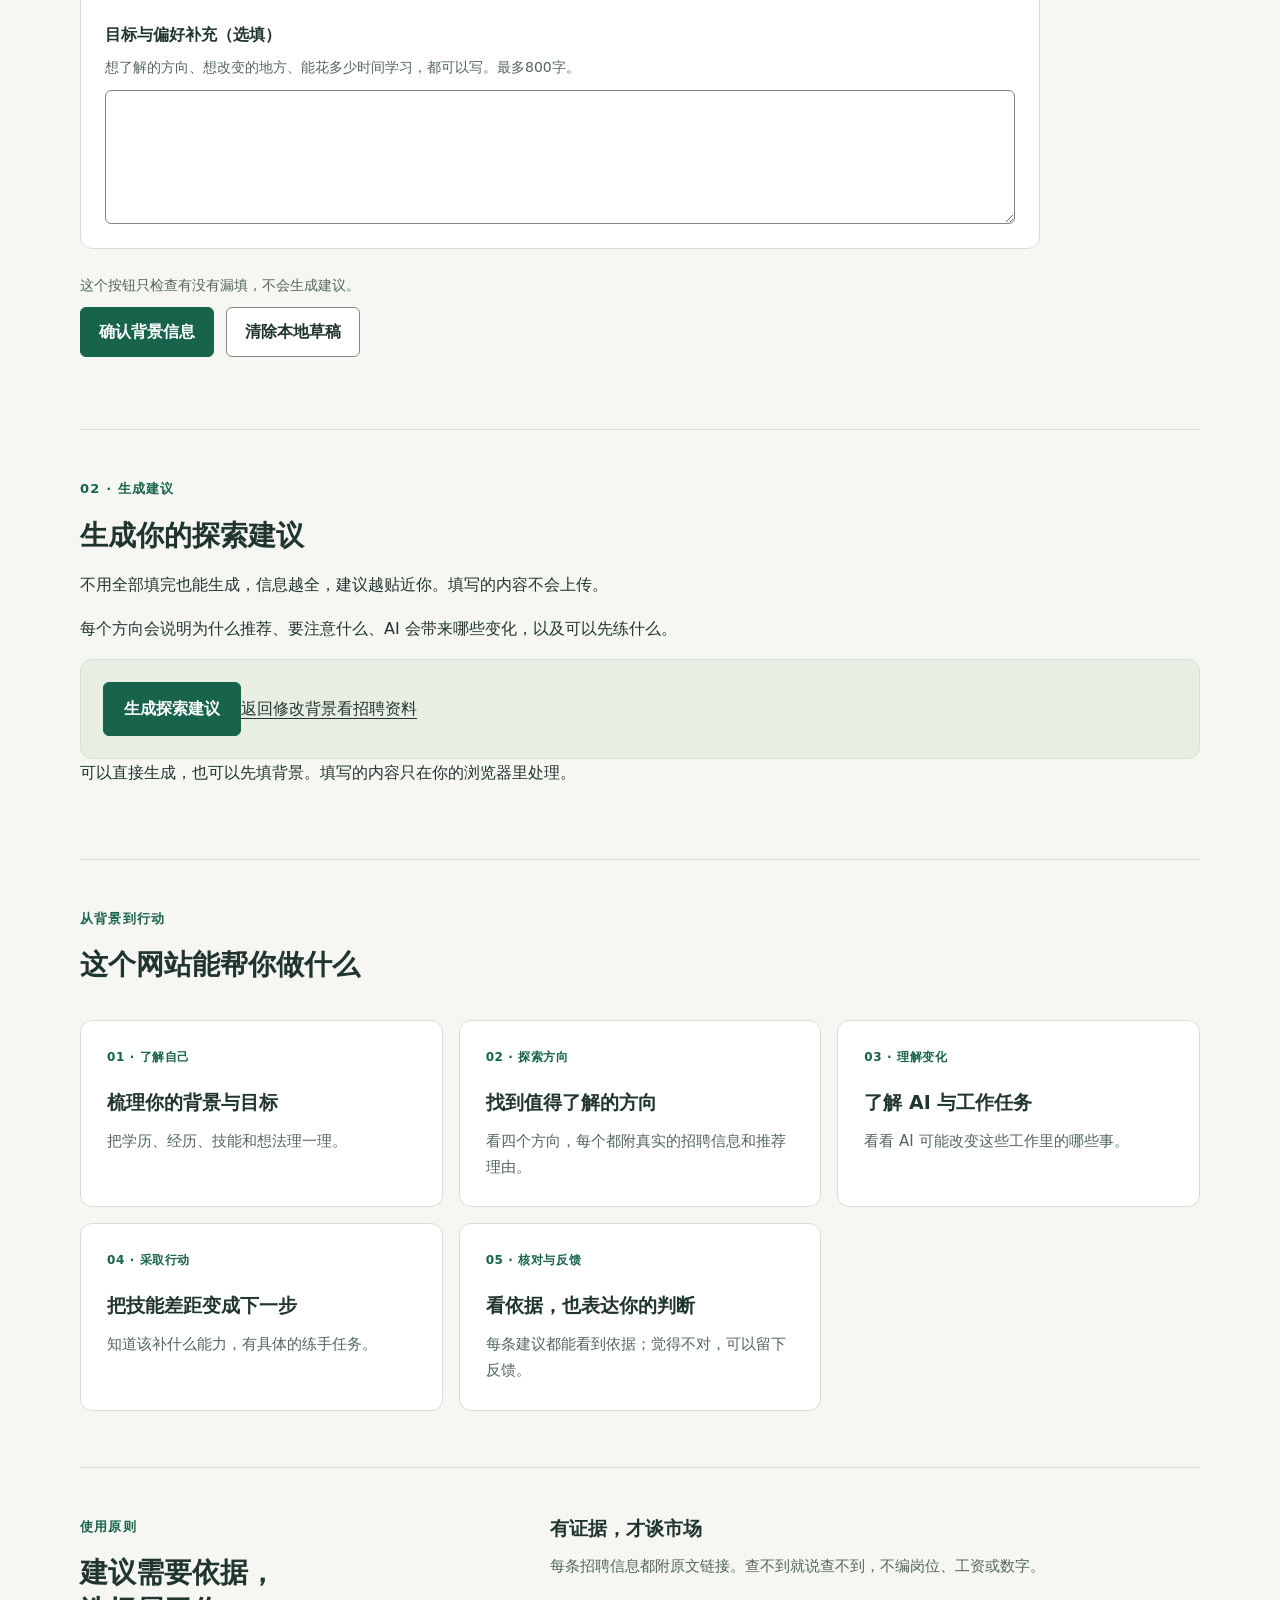
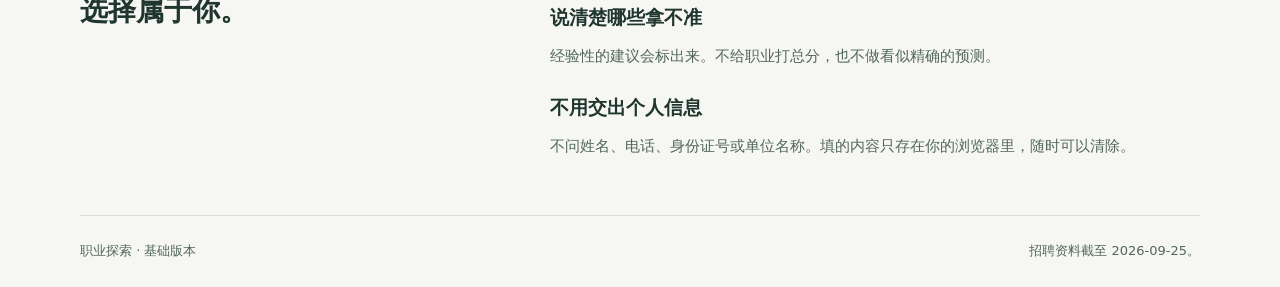
==== commit 7cfa91cb: "Results as direction tabs; plain-language copy across the site - Show the four suggested directions " ====
--- a/index.html
+++ b/index.html
@@ -38,23 +38,23 @@
       <div class="hero-copy">
         <p class="eyebrow">面向中国劳动力市场 · 职业探索工具</p>
         <h1 id="hero-title">看清选择，<br>再迈出下一步。</h1>
-        <p class="intro">无论准备进入职场，还是正在考虑转向，这里将帮助你结合自身经历，探索职业方向、理解 AI 对工作的影响，并找到可行动的下一步。</p>
+        <p class="intro">不管是准备找第一份工作，还是想换个方向，填几项背景，就能看到值得了解的方向、AI 会怎样影响这些工作，以及接下来可以做什么。</p>
         <a class="primary-link" href="#profile">填写我的背景 <span aria-hidden="true">↓</span></a>
       </div>
       <aside class="status-card" aria-labelledby="status-title">
-        <p class="eyebrow">当前进度</p>
-        <h2 id="status-title">背景、市场与探索建议已开放</h2>
-        <p>填写背景后，可以生成四个有依据的探索方向、技能验证任务与行动步骤。也可留空先探索；反馈支持本地预览与下载。</p>
-        <div class="status-note"><span class="status-dot" aria-hidden="true"></span>市场资料快照：2026-09-25</div>
-        <p class="small">市场页面逐条呈现来源、日期、局限，以及本次研究的访问记录。</p>
+        <p class="eyebrow">现在可以做什么</p>
+        <h2 id="status-title">填背景，看建议</h2>
+        <p>填完背景，会得到四个方向，每个方向都有推荐理由和练手任务。不想填也可以直接生成。</p>
+        <div class="status-note"><span class="status-dot" aria-hidden="true"></span>招聘资料截至 2026-09-25</div>
+        <p class="small">每条招聘资料都能点开看原文。</p>
       </aside>
     </section>
     <section id="profile" class="section" aria-labelledby="profile-title">
-      <p class="eyebrow">01 / 了解自己 · 已开放</p>
+      <p class="eyebrow">01 · 了解自己</p>
       <h2 id="profile-title">先从你的背景开始</h2>
-      <p>不需要一份完整简历。不确定、没有相关经历，都可以如实选择。标注“必填”的问题需要选择，其余可跳过。</p>
-      <div class="profile-notice" id="profile-privacy"><strong>只在你的浏览器中保存。</strong>不要填写姓名、电话、邮箱、身份证号码、详细地址或雇主名称。自由文本只需描述专业、任务、技能与偏好。共用设备使用后请清除草稿。</div>
-      <p class="field-hint">草稿随填写自动保存；请使用同一浏览器与同一页面地址继续。隐私模式、清除浏览器数据、移动文件或更换设备可能使草稿不可用。</p>
+      <p>不需要写简历，不确定的如实选就行。带“必填”的要选，其他可以跳过。</p>
+      <div class="profile-notice" id="profile-privacy"><strong>只在你的浏览器中保存。</strong>不要填姓名、电话、身份证号、详细地址或单位名称。用的是公共电脑的话，填完记得清除草稿。</div>
+      <p class="field-hint">填写会自动保存在这个浏览器里，换浏览器或清除浏览器数据后就没了。</p>
       <p id="draft-status" class="draft-status" role="status">正在准备本地草稿保存……</p>
       <noscript><p class="profile-notice">浏览器未启用 JavaScript，无法保存或校验背景。请启用后刷新页面；当前表单已禁用，不会发送输入。</p></noscript>
       <form id="profile-form" novalidate autocomplete="off">
@@ -119,7 +119,7 @@
 </div>
             <div class="profile-field ">
   <label for="major">专业或学习方向（选填）</label>
-  <p class="field-hint" id="major-hint">没有专业或尚未确定可以留空。最多80字。 请勿填写身份信息或雇主名称。</p>
+  <p class="field-hint" id="major-hint">没有或还没定可以不填，最多80字。</p>
   <input id="major" name="major" type="text" maxlength="80" aria-describedby="major-hint major-error profile-privacy">
   <p class="field-error" id="major-error"></p>
 </div>
@@ -127,7 +127,7 @@
           <fieldset class="profile-group"><legend>经历与技能</legend><div class="profile-grid">
             <div class="profile-field">
   <label for="workYears">累计工作经历（不含实习）（必填）</label>
-  <p class="field-hint" id="workYears-hint">可包含兼职、自由职业与灵活就业；按大致累计时间选择，不需精确计算。</p>
+  <p class="field-hint" id="workYears-hint">兼职、自由职业也算，大概估一下就行。</p>
   <select id="workYears" name="workYears" required aria-describedby="workYears-error workYears-hint">
     <option value="">请选择</option>
     <option value="workYears-0">尚无工作经历</option>
@@ -152,7 +152,7 @@
 </div>
             <div class="profile-field">
   <label for="industry">当前或最近接触的主要行业（必填）</label>
-  <p class="field-hint" id="industry-hint">仅用于描述你的背景，不代表行业推荐或招聘热度。</p>
+  <p class="field-hint" id="industry-hint">选你现在或最近所在的行业。</p>
   <select id="industry" name="industry" required aria-describedby="industry-error industry-hint">
     <option value="">请选择</option>
     <option value="industry-0">尚未进入任何行业</option>
@@ -176,7 +176,7 @@
 </div>
             <div class="profile-field">
   <label for="aiExperience">使用 AI 工具的经验（必填）</label>
-  <p class="field-hint" id="aiExperience-hint">选择最接近自己日常使用情况的一项，不是能力考试。</p>
+  <p class="field-hint" id="aiExperience-hint">选最接近你平时用法的一项。</p>
   <select id="aiExperience" name="aiExperience" required aria-describedby="aiExperience-error aiExperience-hint">
     <option value="">请选择</option>
     <option value="aiExperience-0">尚未使用</option>
@@ -189,14 +189,14 @@
 </div>
             <div class="profile-field field-wide">
   <label for="experience">做过哪些工作、实习或实践任务（选填）</label>
-  <p class="field-hint" id="experience-hint">可以描述具体任务、职责或成果；也可写课程项目、社团、志愿活动。没有经历可留空。最多800字。 请勿填写身份信息或雇主名称。</p>
+  <p class="field-hint" id="experience-hint">写写做过的具体事情，课程项目、社团、志愿活动也算。最多800字。</p>
   <textarea id="experience" name="experience" rows="4" maxlength="800" aria-describedby="experience-hint experience-error profile-privacy"></textarea>
   <p class="field-error" id="experience-error"></p>
 </div>
             <fieldset class="choice-group field-wide"><legend>你已有的技能（选填，可多选）</legend><div class="choices"><label><input type="checkbox" name="skills" value="skills-0"> <span>沟通与协作</span></label><label><input type="checkbox" name="skills" value="skills-1"> <span>写作与表达</span></label><label><input type="checkbox" name="skills" value="skills-2"> <span>客户服务与销售</span></label><label><input type="checkbox" name="skills" value="skills-3"> <span>组织协调与项目执行</span></label><label><input type="checkbox" name="skills" value="skills-4"> <span>办公软件与信息整理</span></label><label><input type="checkbox" name="skills" value="skills-5"> <span>数据处理与分析</span></label><label><input type="checkbox" name="skills" value="skills-6"> <span>编程与技术开发</span></label><label><input type="checkbox" name="skills" value="skills-7"> <span>设计与内容制作</span></label><label><input type="checkbox" name="skills" value="skills-8"> <span>设备操作与维修</span></label><label><input type="checkbox" name="skills" value="skills-9"> <span>教学与照护</span></label><label><input type="checkbox" name="skills" value="skills-10"> <span>语言能力</span></label></div></fieldset>
             <div class="profile-field field-wide">
   <label for="skillDetails">技能补充（选填）</label>
-  <p class="field-hint" id="skillDetails-hint">可补充未列出的技能、熟悉的工具、证书或能独立完成的任务；技能尚未梳理可留空。最多500字。 请勿填写身份信息或雇主名称。</p>
+  <p class="field-hint" id="skillDetails-hint">上面没列到的技能、会用的工具、证书都可以写。最多500字。</p>
   <textarea id="skillDetails" name="skillDetails" rows="4" maxlength="500" aria-describedby="skillDetails-hint skillDetails-error profile-privacy"></textarea>
   <p class="field-error" id="skillDetails-error"></p>
 </div>
@@ -204,13 +204,13 @@
           <fieldset class="profile-group"><legend>地区、偏好与目标</legend><div class="profile-grid">
             <div class="profile-field ">
   <label for="location">目前所在地区（选填）</label>
-  <p class="field-hint" id="location-hint">只写省份或城市即可，不需要具体地址。最多80字。 请勿填写身份信息或雇主名称。</p>
+  <p class="field-hint" id="location-hint">写省份或城市就行。</p>
   <input id="location" name="location" type="text" maxlength="80" aria-describedby="location-hint location-error profile-privacy">
   <p class="field-error" id="location-error"></p>
 </div>
             <div class="profile-field ">
   <label for="targetLocation">希望工作的地区（选填）</label>
-  <p class="field-hint" id="targetLocation-hint">可填写多个城市，或写不限地区、尚未确定。最多120字。 请勿填写身份信息或雇主名称。</p>
+  <p class="field-hint" id="targetLocation-hint">可以写多个城市，或者写“不限”。</p>
   <input id="targetLocation" name="targetLocation" type="text" maxlength="120" aria-describedby="targetLocation-hint targetLocation-error profile-privacy">
   <p class="field-error" id="targetLocation-error"></p>
 </div>
@@ -246,47 +246,47 @@
             <fieldset class="choice-group field-wide"><legend>选择工作时看重什么（选填，可多选）</legend><div class="choices"><label><input type="checkbox" name="preferences" value="preferences-0"> <span>收入</span></label><label><input type="checkbox" name="preferences" value="preferences-1"> <span>稳定性</span></label><label><input type="checkbox" name="preferences" value="preferences-2"> <span>成长与学习</span></label><label><input type="checkbox" name="preferences" value="preferences-3"> <span>工作生活平衡</span></label><label><input type="checkbox" name="preferences" value="preferences-4"> <span>兴趣与工作意义</span></label><label><input type="checkbox" name="preferences" value="preferences-5"> <span>工作地点</span></label><label><input type="checkbox" name="preferences" value="preferences-6"> <span>时间灵活性</span></label><label><input type="checkbox" name="preferences" value="preferences-7"> <span>工作环境与体力要求</span></label></div></fieldset>
             <div class="profile-field field-wide">
   <label for="goalDetails">目标与偏好补充（选填）</label>
-  <p class="field-hint" id="goalDetails-hint">可写想了解的方向、希望改变的事情、可投入的学习时间或工作安排要求；不需要提供健康信息。最多800字。 请勿填写身份信息或雇主名称。</p>
+  <p class="field-hint" id="goalDetails-hint">想了解的方向、想改变的地方、能花多少时间学习，都可以写。最多800字。</p>
   <textarea id="goalDetails" name="goalDetails" rows="4" maxlength="800" aria-describedby="goalDetails-hint goalDetails-error profile-privacy"></textarea>
   <p class="field-error" id="goalDetails-error"></p>
 </div>
           </div></fieldset>
-          <p class="field-hint">提交仅检查必填项和格式，不判断背景优劣，不生成职业建议。所有问题与选项用于自述，不是招聘市场数据。</p>
+          <p class="field-hint">这个按钮只检查有没有漏填，不会生成建议。</p>
           <div class="profile-actions"><button type="submit" class="profile-submit">确认背景信息</button><button type="button" id="clear-draft" class="profile-secondary">清除本地草稿</button></div>
-          <div id="clear-confirm" class="profile-notice" hidden><p>清除后，本页已填内容和此浏览器中的背景草稿将被删除。</p><button type="button" id="confirm-clear" class="profile-secondary">确认清除</button> <button type="button" id="cancel-clear" class="profile-secondary">保留草稿</button></div>
+          <div id="clear-confirm" class="profile-notice" hidden><p>清除后，已填的内容和保存的草稿都会删掉。</p><button type="button" id="confirm-clear" class="profile-secondary">确认清除</button> <button type="button" id="cancel-clear" class="profile-secondary">保留草稿</button></div>
         </fieldset>
         <p id="profile-result" role="status" tabindex="-1"></p>
       </form>
     </section>
     <section id="advice" class="section" aria-labelledby="advice-title">
-      <p class="eyebrow">02 / 从背景到行动 · 本地规则</p>
+      <p class="eyebrow">02 · 生成建议</p>
       <h2 id="advice-title">生成你的探索建议</h2>
-      <p>不必填完表单：资料较少时给出探索起点，缺失信息标为待确认。建议使用本页当前填写内容；不会上传，也不调用 AI 服务。</p>
-      <p>每个方向都说明理由、可能不适合的地方、AI 任务变化与可验收的学习步骤。自由文本不作自动语义分析，请结合原文自行核对。</p>
-      <div class="advice-controls"><button id="generate-advice" class="profile-submit" type="button" disabled>生成探索建议</button><a href="#profile">返回修改背景</a><a href="market.html">查看市场研究记录</a></div>
+      <p>不用全部填完也能生成，信息越全，建议越贴近你。填写的内容不会上传。</p>
+      <p>每个方向会说明为什么推荐、要注意什么、AI 会带来哪些变化，以及可以先练什么。</p>
+      <div class="advice-controls"><button id="generate-advice" class="profile-submit" type="button" disabled>生成探索建议</button><a href="#profile">返回修改背景</a><a href="market.html">看招聘资料</a></div>
       <p id="advice-status" role="status">正在检查本地建议资料……</p>
       <noscript><p>请启用 JavaScript 后生成建议。不会发送表单。</p></noscript>
       <div id="advice-result" tabindex="-1" aria-label="本次探索建议"></div>
     </section>
     <section id="roadmap" class="section" aria-labelledby="roadmap-title">
-      <div class="section-heading"><div><p class="eyebrow">从背景到行动</p><h2 id="roadmap-title">接下来，你将能做什么</h2></div><p class="section-note">背景、市场与探索建议已开放；反馈支持本地预览与下载</p></div>
+      <div class="section-heading"><div><p class="eyebrow">从背景到行动</p><h2 id="roadmap-title">这个网站能帮你做什么</h2></div></div>
       <ol class="module-grid">
-        <li><span class="step">01 / 了解自己 · 已开放</span><h3>梳理你的背景与目标</h3><p>结合年龄段、学历、专业、工作或实习经历、行业、技能、AI 使用经验、所在地区与职业偏好，整理探索起点。</p></li>
-        <li><span class="step">02 / 探索方向 · 已开放</span><h3>找到值得研究的选择</h3><p>探索 3–5 个方向，了解对应行业、职能及有来源的公司或岗位示例，以及为什么值得关注。</p></li>
-        <li><span class="step">03 / 理解变化 · 已开放</span><h3>了解 AI 与工作任务</h3><p>分析 AI 可能影响哪些工作内容，区分证据、一般知识与推断，并说明未知之处。</p></li>
-        <li><span class="step">04 / 采取行动 · 已开放</span><h3>把技能差距变成下一步</h3><p>结合目标识别需要补充的技能，形成具体可执行的探索、学习与验证步骤。</p></li>
-        <li><span class="step">05 / 核查与本地反馈 · 已开放</span><h3>看依据，也表达你的判断</h3><p>查看每项建议的依据、数据日期与局限，再评价建议是否合理，帮助发现需要调整的地方。</p></li>
+        <li><span class="step">01 · 了解自己</span><h3>梳理你的背景与目标</h3><p>把学历、经历、技能和想法理一理。</p></li>
+        <li><span class="step">02 · 探索方向</span><h3>找到值得了解的方向</h3><p>看四个方向，每个都附真实的招聘信息和推荐理由。</p></li>
+        <li><span class="step">03 · 理解变化</span><h3>了解 AI 与工作任务</h3><p>看看 AI 可能改变这些工作里的哪些事。</p></li>
+        <li><span class="step">04 · 采取行动</span><h3>把技能差距变成下一步</h3><p>知道该补什么能力，有具体的练手任务。</p></li>
+        <li><span class="step">05 · 核对与反馈</span><h3>看依据，也表达你的判断</h3><p>每条建议都能看到依据；觉得不对，可以留下反馈。</p></li>
       </ol>
     </section>
     <section id="principles" class="section principles" aria-labelledby="principles-title">
       <div><p class="eyebrow">使用原则</p><h2 id="principles-title">建议需要依据，<br>选择属于你。</h2></div>
       <div class="principle-list">
-        <article><h3>有证据，才谈市场</h3><p>招聘市场陈述必须附来源链接与访问日期。资料缺失就明确说明，不用虚构岗位、薪资或统计填补空白。</p></article>
-        <article><h3>让不确定性可见</h3><p>一般知识会明确标注，不等同于当前市场证据。不用单一职业总分替你做决定，也不制造精确预测。</p></article>
-        <article><h3>不以身份信息换建议</h3><p>不询问姓名、电话、邮箱、身份证号码或雇主名称。填写的背景只保存在当前浏览器中，可随时清除；不会上传，也不调用 AI 服务。</p></article>
+        <article><h3>有证据，才谈市场</h3><p>每条招聘信息都附原文链接。查不到就说查不到，不编岗位、工资或数字。</p></article>
+        <article><h3>说清楚哪些拿不准</h3><p>经验性的建议会标出来。不给职业打总分，也不做看似精确的预测。</p></article>
+        <article><h3>不用交出个人信息</h3><p>不问姓名、电话、身份证号或单位名称。填的内容只存在你的浏览器里，随时可以清除。</p></article>
       </div>
     </section>
   </main>
-  <footer class="wrap site-footer"><p>职业探索 · 基础版本</p><p>背景、市场与探索建议已开放；本地反馈已开放。</p></footer>
+  <footer class="wrap site-footer"><p>职业探索 · 基础版本</p><p>招聘资料截至 2026-09-25。</p></footer>
 </body>
 </html>
--- a/css/recommendation.css
+++ b/css/recommendation.css
@@ -2,7 +2,8 @@
 .advice-controls { padding: 22px; border: 1px solid var(--line); border-radius: 12px; background: #e9eee2; }
 #generate-advice { padding: 12px 20px; min-height: 48px; font: inherit; font-weight: 650; color: white; background: var(--accent); border: 1px solid var(--accent); border-radius: 6px; cursor: pointer; }
 #generate-advice:disabled { opacity: .65; cursor: not-allowed; }
-#generate-advice:focus-visible, #advice-result:focus { outline: 3px solid #b35a1d; outline-offset: 4px; }
+#generate-advice:focus-visible, #advice-result:focus-visible { outline: 3px solid #b35a1d; outline-offset: 4px; }
+#advice-result:focus:not(:focus-visible) { outline: none; }
 #advice-result:empty { display: none; }
 .advice-intro { padding: 24px 0; }
 .advice-jump { display: flex; flex-wrap: wrap; gap: 12px 24px; margin: 12px 0 24px; }
@@ -50,3 +51,42 @@
 .feedback-field :focus-visible, .feedback-preview:focus-visible { outline: 3px solid #b35a1d; outline-offset: 3px; }
 .feedback-preview { white-space: pre-wrap; overflow-wrap: anywhere; font: 14px/1.8 ui-monospace, monospace; padding: 16px; border: 1px solid var(--line); background: var(--paper); }
 @media(max-width:640px) { .feedback-actions button { width: 100%; } }
+
+/* v3.1 layout: directions as tabs, compact basis chips, collapsible extras. */
+.advice-lead { color: var(--muted); max-width: 70ch; }
+.advice-tabs-wrap { margin: 8px 0 28px; }
+.advice-tabs { display: grid; grid-template-columns: repeat(4, minmax(0, 1fr)); gap: 10px; margin-bottom: 16px; }
+.advice-tab { display: flex; flex-direction: column; align-items: flex-start; gap: 4px; padding: 12px 14px; min-height: 44px; text-align: left; font: inherit; color: var(--ink); background: #fff; border: 1px solid var(--line); border-radius: 10px; cursor: pointer; }
+.advice-tab:hover { border-color: var(--accent); }
+.advice-tab.is-active { background: var(--accent); border-color: var(--accent); color: #fff; }
+.advice-tab:focus-visible { outline: 3px solid #b35a1d; outline-offset: 3px; }
+.advice-tab-index { font-size: 12px; opacity: .8; }
+.advice-tab-title { font-weight: 700; line-height: 1.4; }
+.advice-tab-lane { font-size: 12px; opacity: .85; }
+.advice-panel[hidden] { display: none; }
+.advice-panel > h3 { margin: 4px 0; }
+.advice-meta { font-size: 13px; color: var(--muted); margin: 4px 0; }
+.advice-fit { margin-top: 12px; padding: 10px 14px; background: #edf1e8; border-radius: 6px; }
+.advice-sample { padding: 12px 16px; margin: 8px 0; background: var(--paper); border-radius: 6px; }
+.advice-sample p { margin: 4px 0; }
+.advice-list { list-style: none; padding: 0; margin: 0; }
+.advice-list .advice-note { margin: 0 0 12px; line-height: 1.7; }
+.advice-chips { display: inline-flex; gap: 4px; margin-right: 8px; vertical-align: 2px; }
+.advice-chip { display: inline-block; padding: 1px 7px; font-size: 12px; font-weight: 650; border-radius: 999px; border: 1px solid var(--line); background: #fff; color: var(--muted); white-space: nowrap; }
+.advice-chip-profile { color: #1d4f7a; border-color: #b9cfe2; background: #eef4fa; }
+.advice-chip-market { color: var(--accent); border-color: #b7d3c5; background: #eaf3ee; }
+.advice-chip-general { color: #6b5520; border-color: #dccf9f; background: #faf5e4; }
+.advice-task { margin-top: 16px; padding: 14px 18px; border: 1px dashed var(--line); border-radius: 6px; }
+.advice-task .advice-note { margin: 0 0 8px; }
+.advice-more { margin: 0 0 16px; background: #fff; border: 1px solid var(--line); border-radius: 12px; }
+.advice-more > summary { padding: 16px 22px; font-weight: 700; cursor: pointer; }
+.advice-more > summary:focus-visible { outline: 3px solid #b35a1d; outline-offset: 3px; }
+.advice-more[open] > summary { border-bottom: 1px solid var(--line); }
+.advice-more > .advice-card { border: 0; margin: 0; }
+.advice-more > .advice-list, .advice-more > .advice-evidence, .advice-more > p { margin-left: 22px; margin-right: 22px; }
+.advice-more > .advice-list { margin-top: 16px; }
+.advice-plan .advice-note { margin: 0; }
+@media(max-width:760px) {
+ .advice-tabs { grid-template-columns: repeat(2, minmax(0, 1fr)); }
+}
+.advice-more > .advice-card > h3 { display: none; }
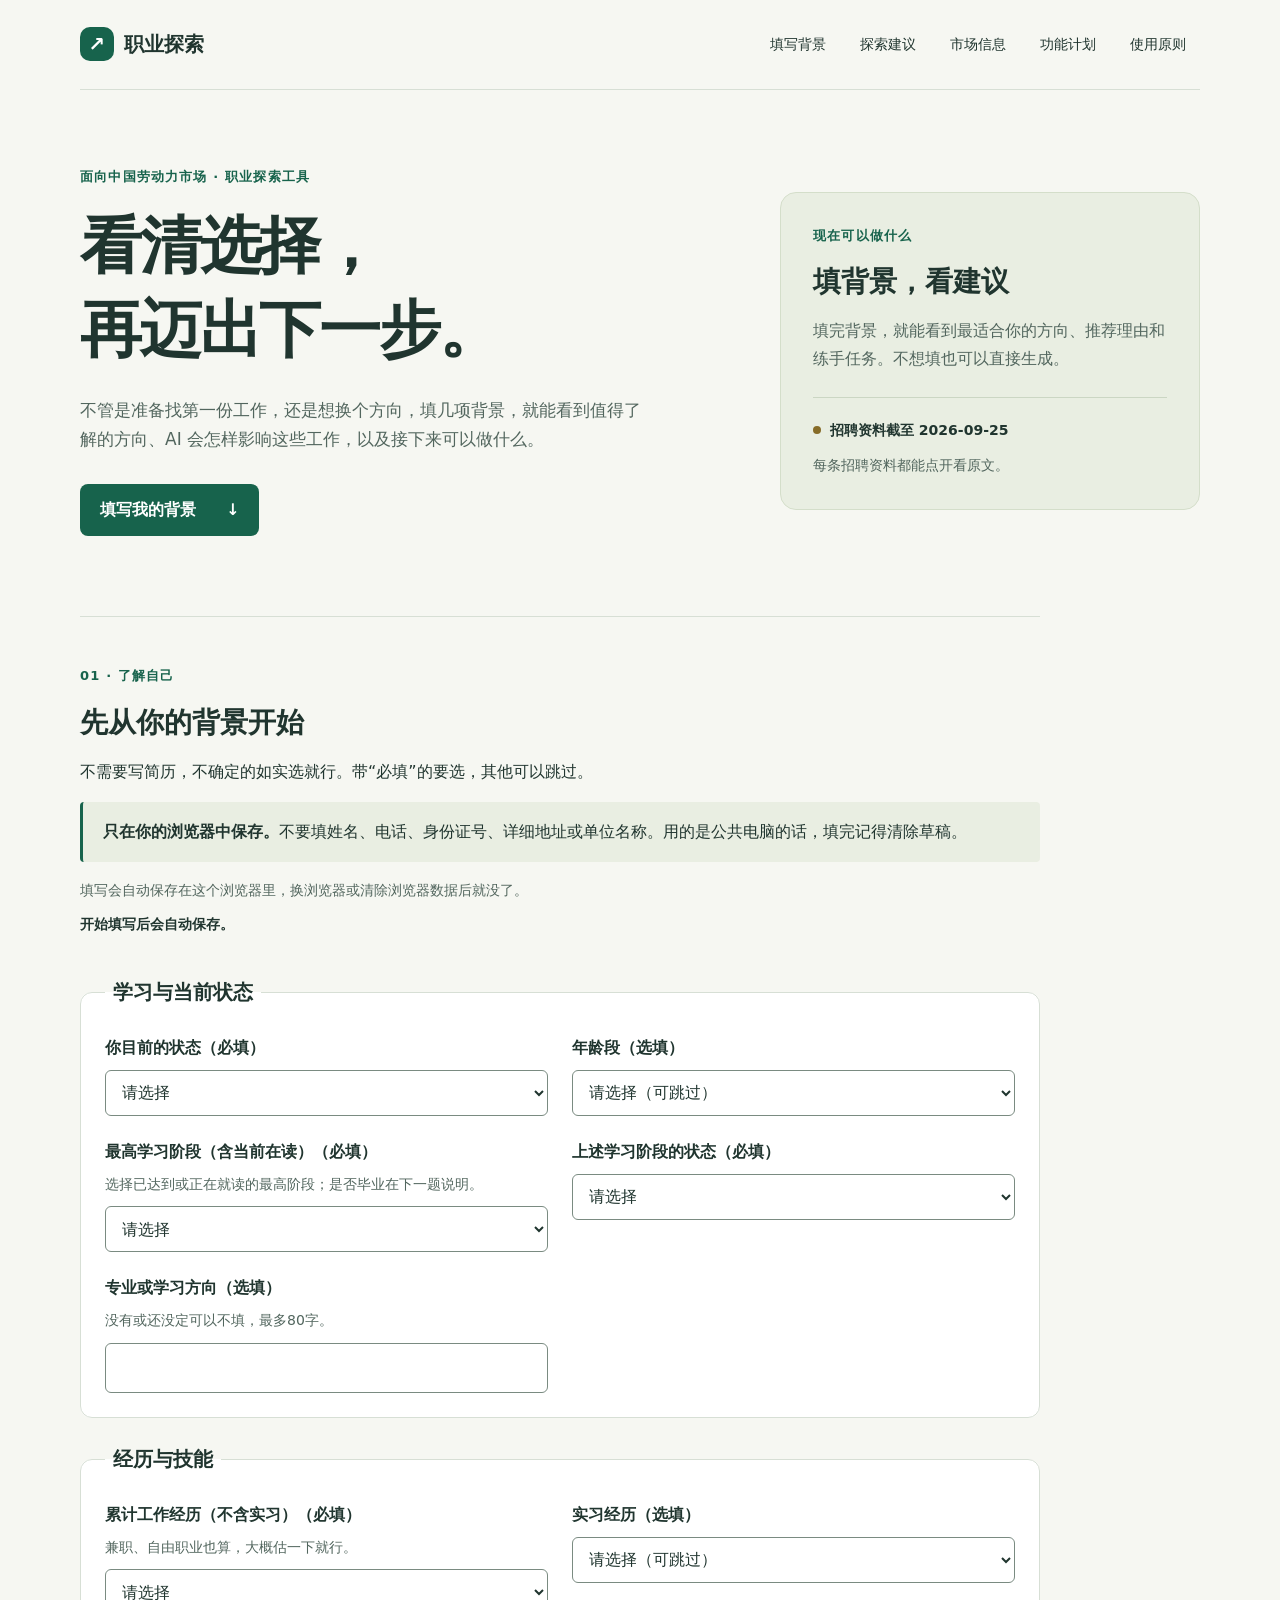
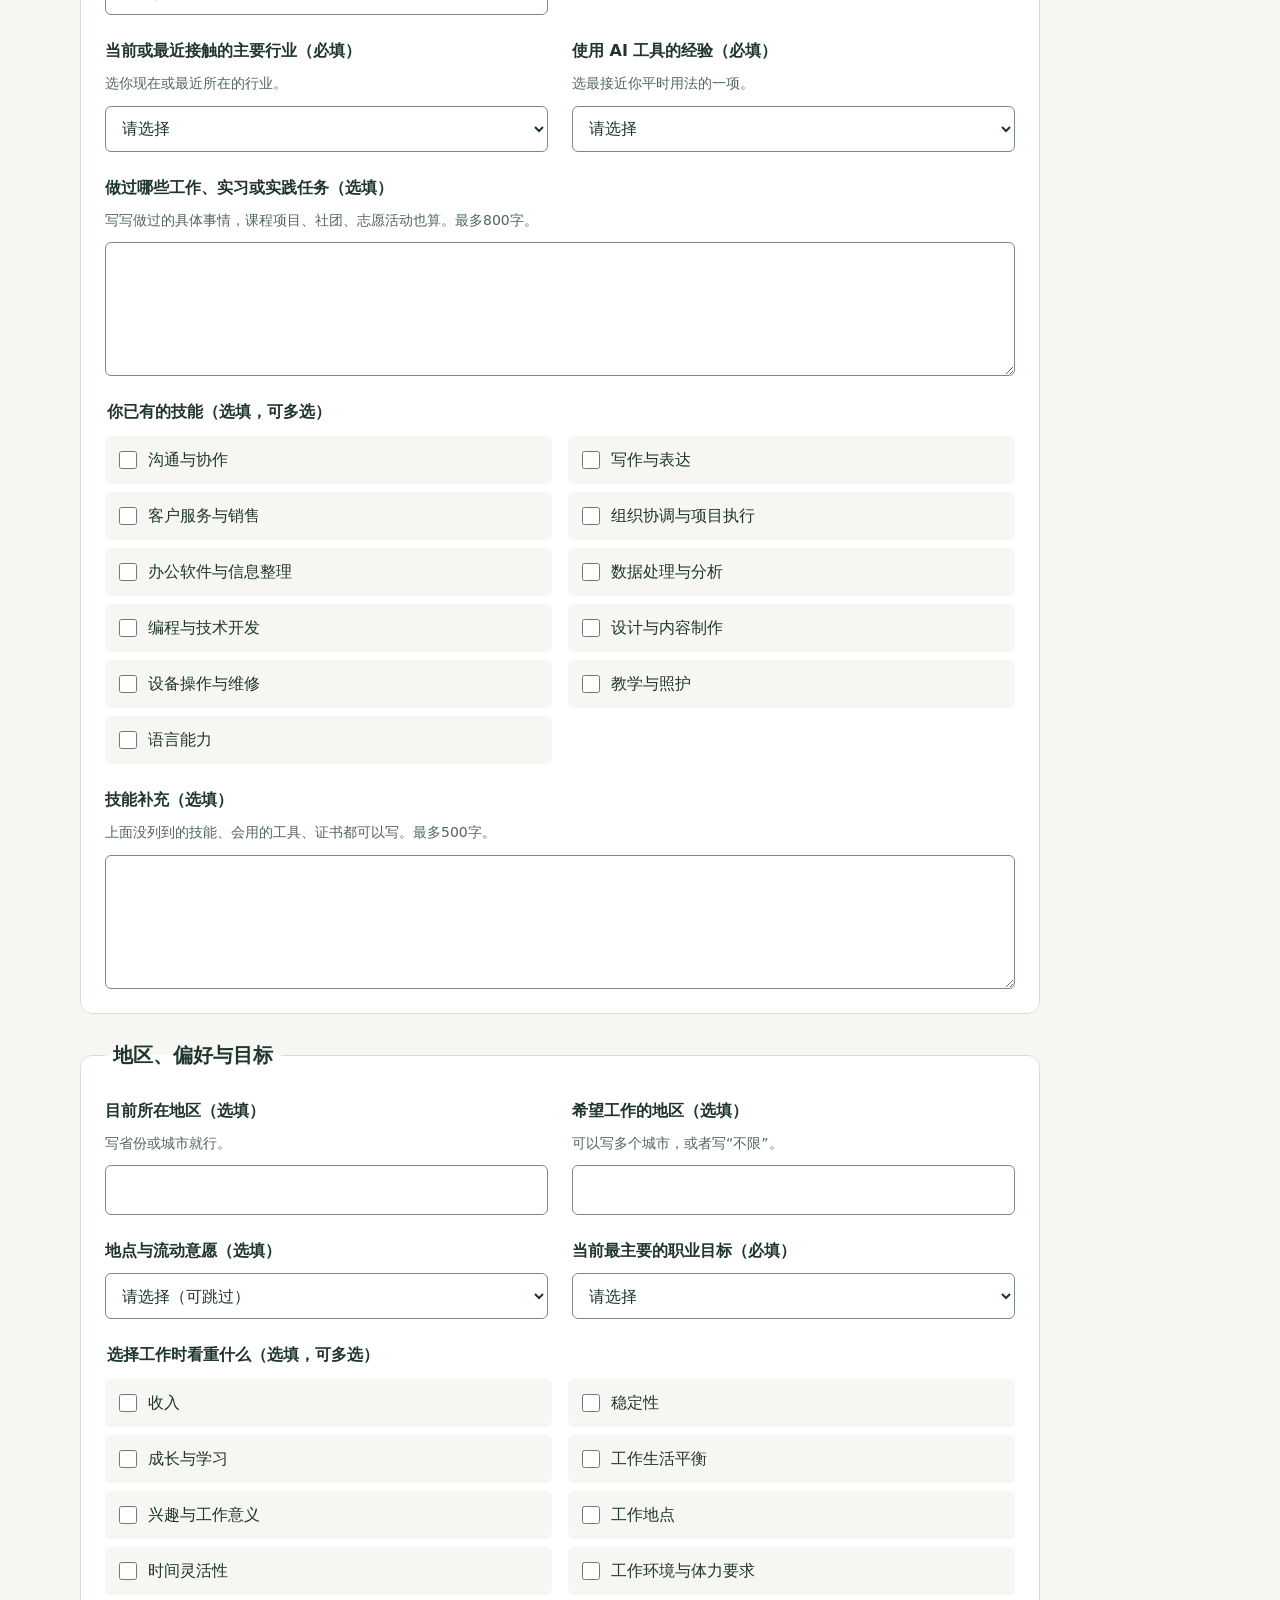
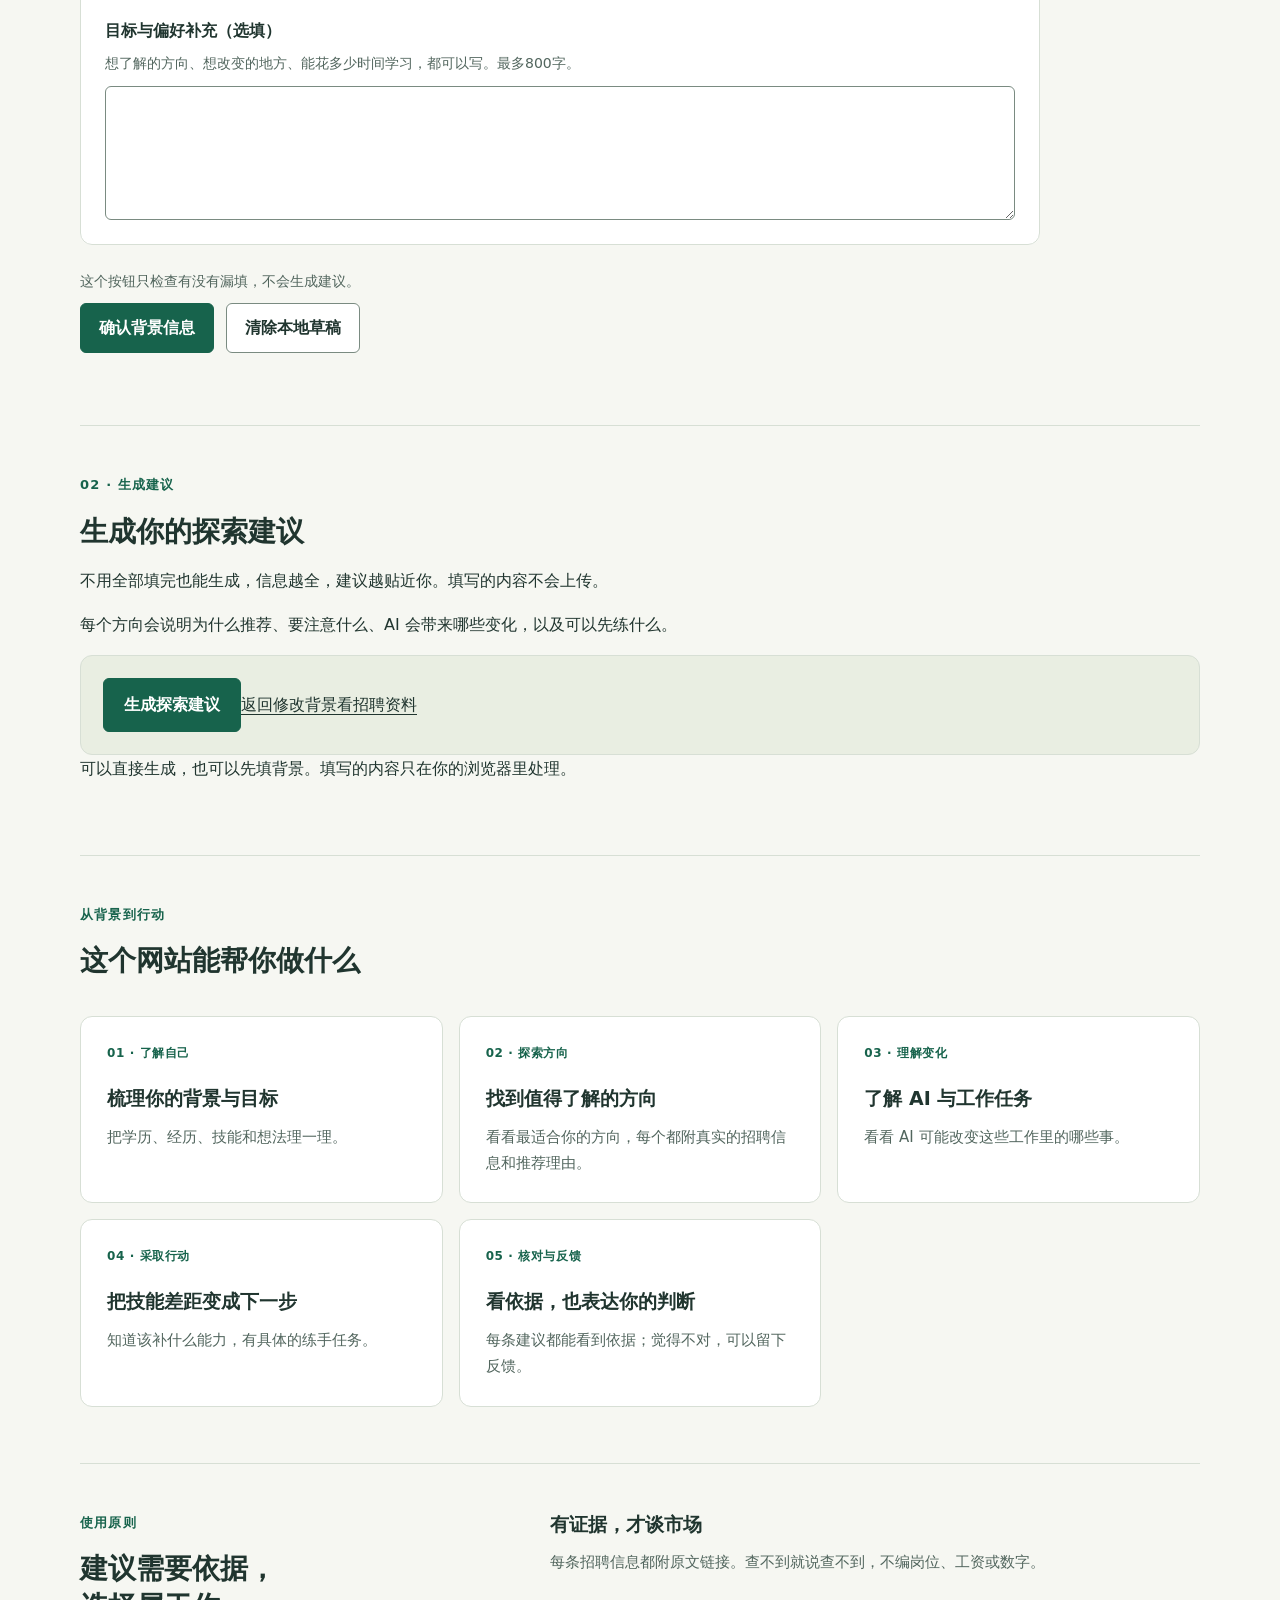
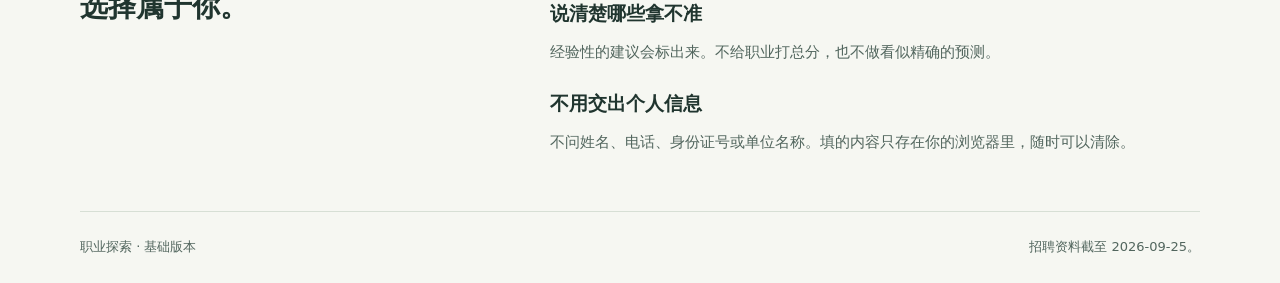
==== commit 24db1781: "Show only the best-matching direction; drop survey/interview pages - Results show the single top-ran" ====
--- a/index.html
+++ b/index.html
@@ -7,8 +7,6 @@
   <title>职业探索｜中国劳动力市场</title>
   <link rel="stylesheet" href="css/style.css">
   <link rel="stylesheet" href="css/recommendation.css">
-  <link rel="stylesheet" href="css/survey.css">
-  <link rel="stylesheet" href="css/interview.css">
   <script src="js/app.js" defer></script>
   <script src="data/market-snapshot.js" defer></script>
   <script src="js/market-audit.js" defer></script>
@@ -17,21 +15,14 @@
   <script src="js/recommendation-engine.js" defer></script>
   <script src="js/result-evidence.js" defer></script>
   <script src="js/feedback.js" defer></script>
-  <script src="data/survey-data.js" defer></script>
-  <script src="data/survey-findings.js" defer></script>
-  <script src="data/survey-number-text.js" defer></script>
-  <script src="js/survey-support.js" defer></script>
-  <script src="js/survey-ui.js" defer></script>
-  <script src="data/interview-findings.js" defer></script>
-  <script src="js/interview-support.js" defer></script>
-  <script src="js/interview-ui.js" defer></script>
   <script src="js/recommendation-ui.js" defer></script>
+  <script src="js/site-nav.js" defer></script>
 </head>
 <body>
   <a class="skip-link" href="#main">跳到主要内容</a>
   <header class="site-header wrap">
     <a class="brand" href="index.html" aria-label="职业探索首页"><span class="brand-mark" aria-hidden="true">↗</span> 职业探索</a>
-    <nav aria-label="主要导航"><a href="#profile">填写背景</a><a href="market.html">市场信息</a><a href="survey.html">劳动者调查</a><a href="interviews.html">访谈发现</a><a href="#advice">探索建议</a><a href="#roadmap">功能计划</a><a href="#principles">使用原则</a></nav>
+    <nav class="site-nav" aria-label="主要导航"><a href="#profile">填写背景</a><a href="#advice">探索建议</a><a href="market.html">市场信息</a><a href="#roadmap">功能计划</a><a href="#principles">使用原则</a></nav>
   </header>
   <main id="main" class="wrap">
     <section class="hero" aria-labelledby="hero-title">
@@ -44,7 +35,7 @@
       <aside class="status-card" aria-labelledby="status-title">
         <p class="eyebrow">现在可以做什么</p>
         <h2 id="status-title">填背景，看建议</h2>
-        <p>填完背景，会得到四个方向，每个方向都有推荐理由和练手任务。不想填也可以直接生成。</p>
+        <p>填完背景，就能看到最适合你的方向、推荐理由和练手任务。不想填也可以直接生成。</p>
         <div class="status-note"><span class="status-dot" aria-hidden="true"></span>招聘资料截至 2026-09-25</div>
         <p class="small">每条招聘资料都能点开看原文。</p>
       </aside>
@@ -272,7 +263,7 @@
       <div class="section-heading"><div><p class="eyebrow">从背景到行动</p><h2 id="roadmap-title">这个网站能帮你做什么</h2></div></div>
       <ol class="module-grid">
         <li><span class="step">01 · 了解自己</span><h3>梳理你的背景与目标</h3><p>把学历、经历、技能和想法理一理。</p></li>
-        <li><span class="step">02 · 探索方向</span><h3>找到值得了解的方向</h3><p>看四个方向，每个都附真实的招聘信息和推荐理由。</p></li>
+        <li><span class="step">02 · 探索方向</span><h3>找到值得了解的方向</h3><p>看看最适合你的方向，每个都附真实的招聘信息和推荐理由。</p></li>
         <li><span class="step">03 · 理解变化</span><h3>了解 AI 与工作任务</h3><p>看看 AI 可能改变这些工作里的哪些事。</p></li>
         <li><span class="step">04 · 采取行动</span><h3>把技能差距变成下一步</h3><p>知道该补什么能力，有具体的练手任务。</p></li>
         <li><span class="step">05 · 核对与反馈</span><h3>看依据，也表达你的判断</h3><p>每条建议都能看到依据；觉得不对，可以留下反馈。</p></li>
--- a/css/style.css
+++ b/css/style.css
@@ -101,3 +101,12 @@
   .profile-group { padding: 16px; }
   .profile-actions { flex-direction: column; }
 }
+
+/* Header navigation as tabs with a visible current item. */
+html { scroll-behavior: smooth; }
+@media (prefers-reduced-motion: reduce) { html { scroll-behavior: auto; } }
+section[id] { scroll-margin-top: 16px; }
+.site-nav { gap: 6px; }
+.site-nav a { padding: 8px 14px; border-radius: 999px; color: var(--ink); }
+.site-nav a:hover { text-decoration: none; background: #e9eee2; }
+.site-nav a[aria-current] { background: var(--accent); color: #fff; font-weight: 650; }
--- a/css/recommendation.css
+++ b/css/recommendation.css
@@ -90,3 +90,6 @@
  .advice-tabs { grid-template-columns: repeat(2, minmax(0, 1fr)); }
 }
 .advice-more > .advice-card > h3 { display: none; }
+.advice-tabs { grid-template-columns: 1.35fr 1fr 1fr 1fr; }
+.advice-tab-badge { display: inline-block; padding: 1px 8px; font-size: 12px; font-weight: 700; border-radius: 999px; background: #f3c969; color: #3d2c00; }
+@media(max-width:760px) { .advice-tabs { grid-template-columns: repeat(2, minmax(0, 1fr)); } .advice-tab:first-child { grid-column: 1 / -1; } }
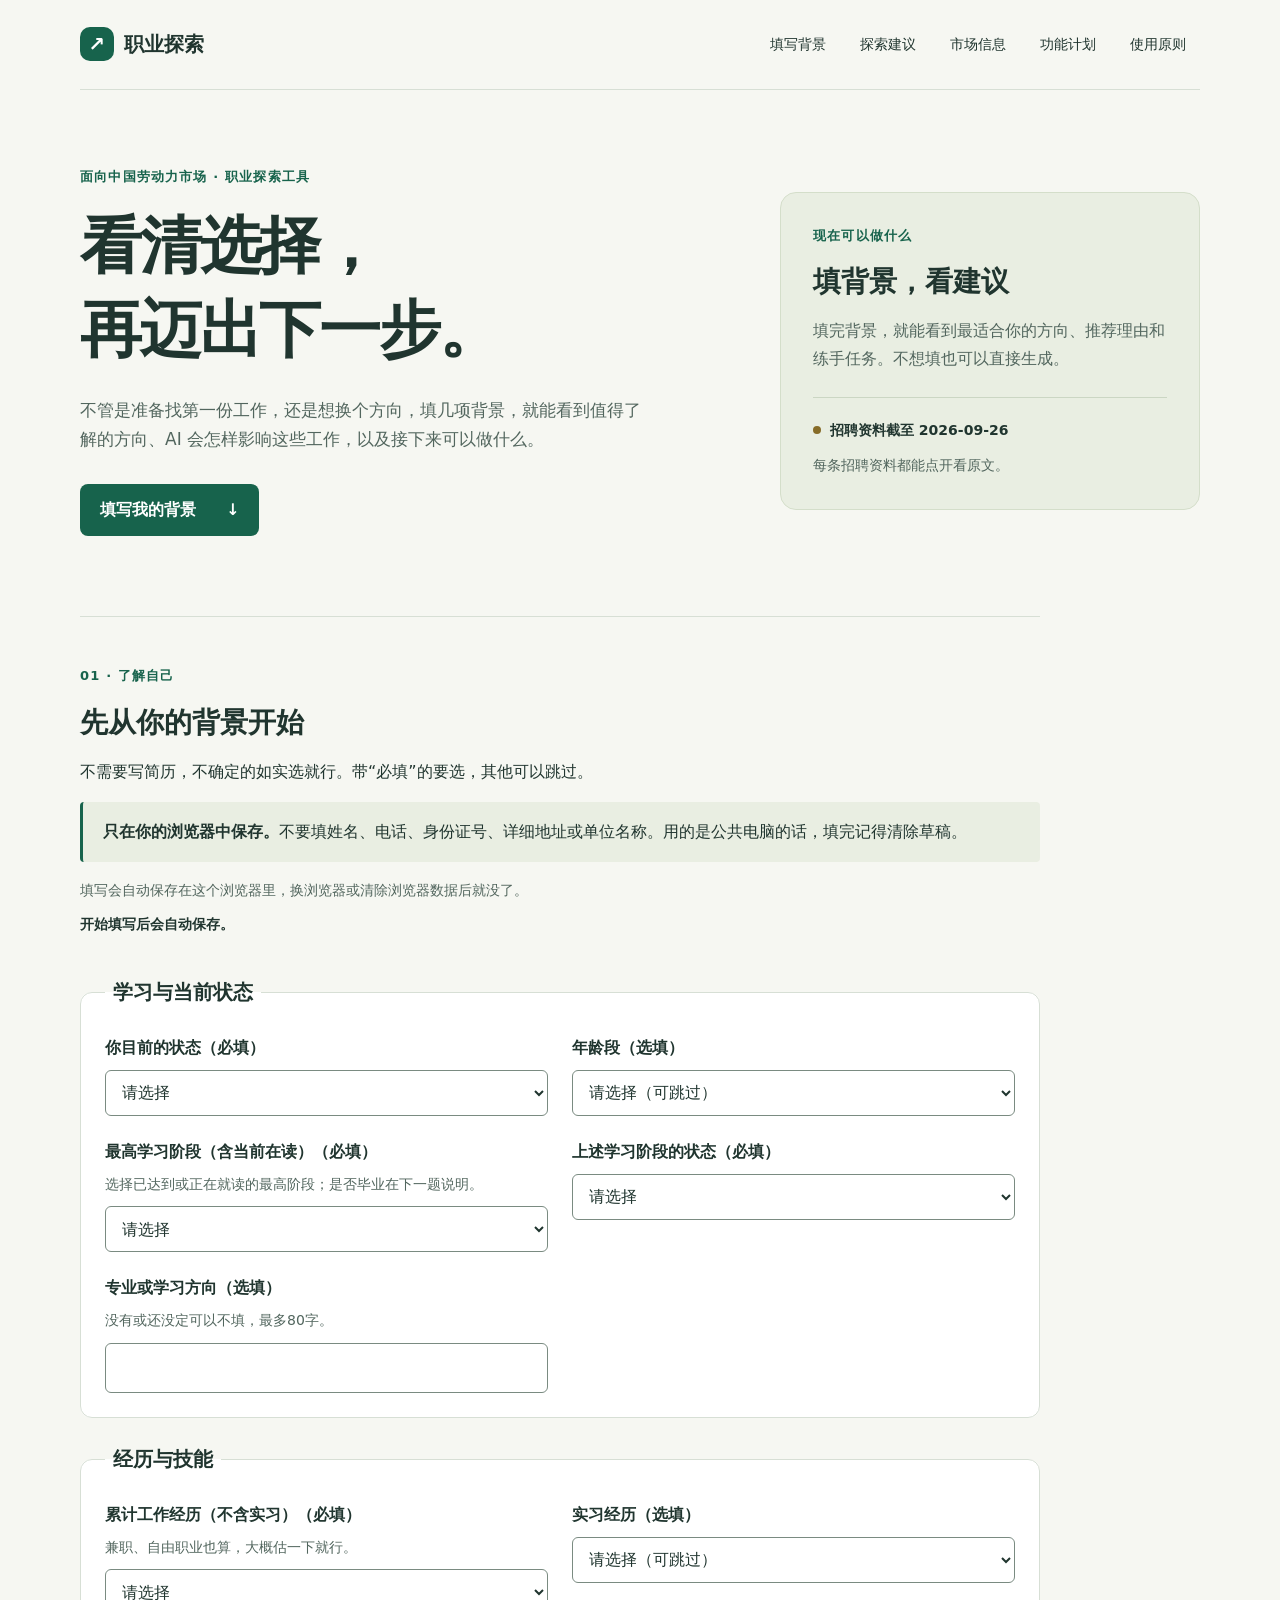
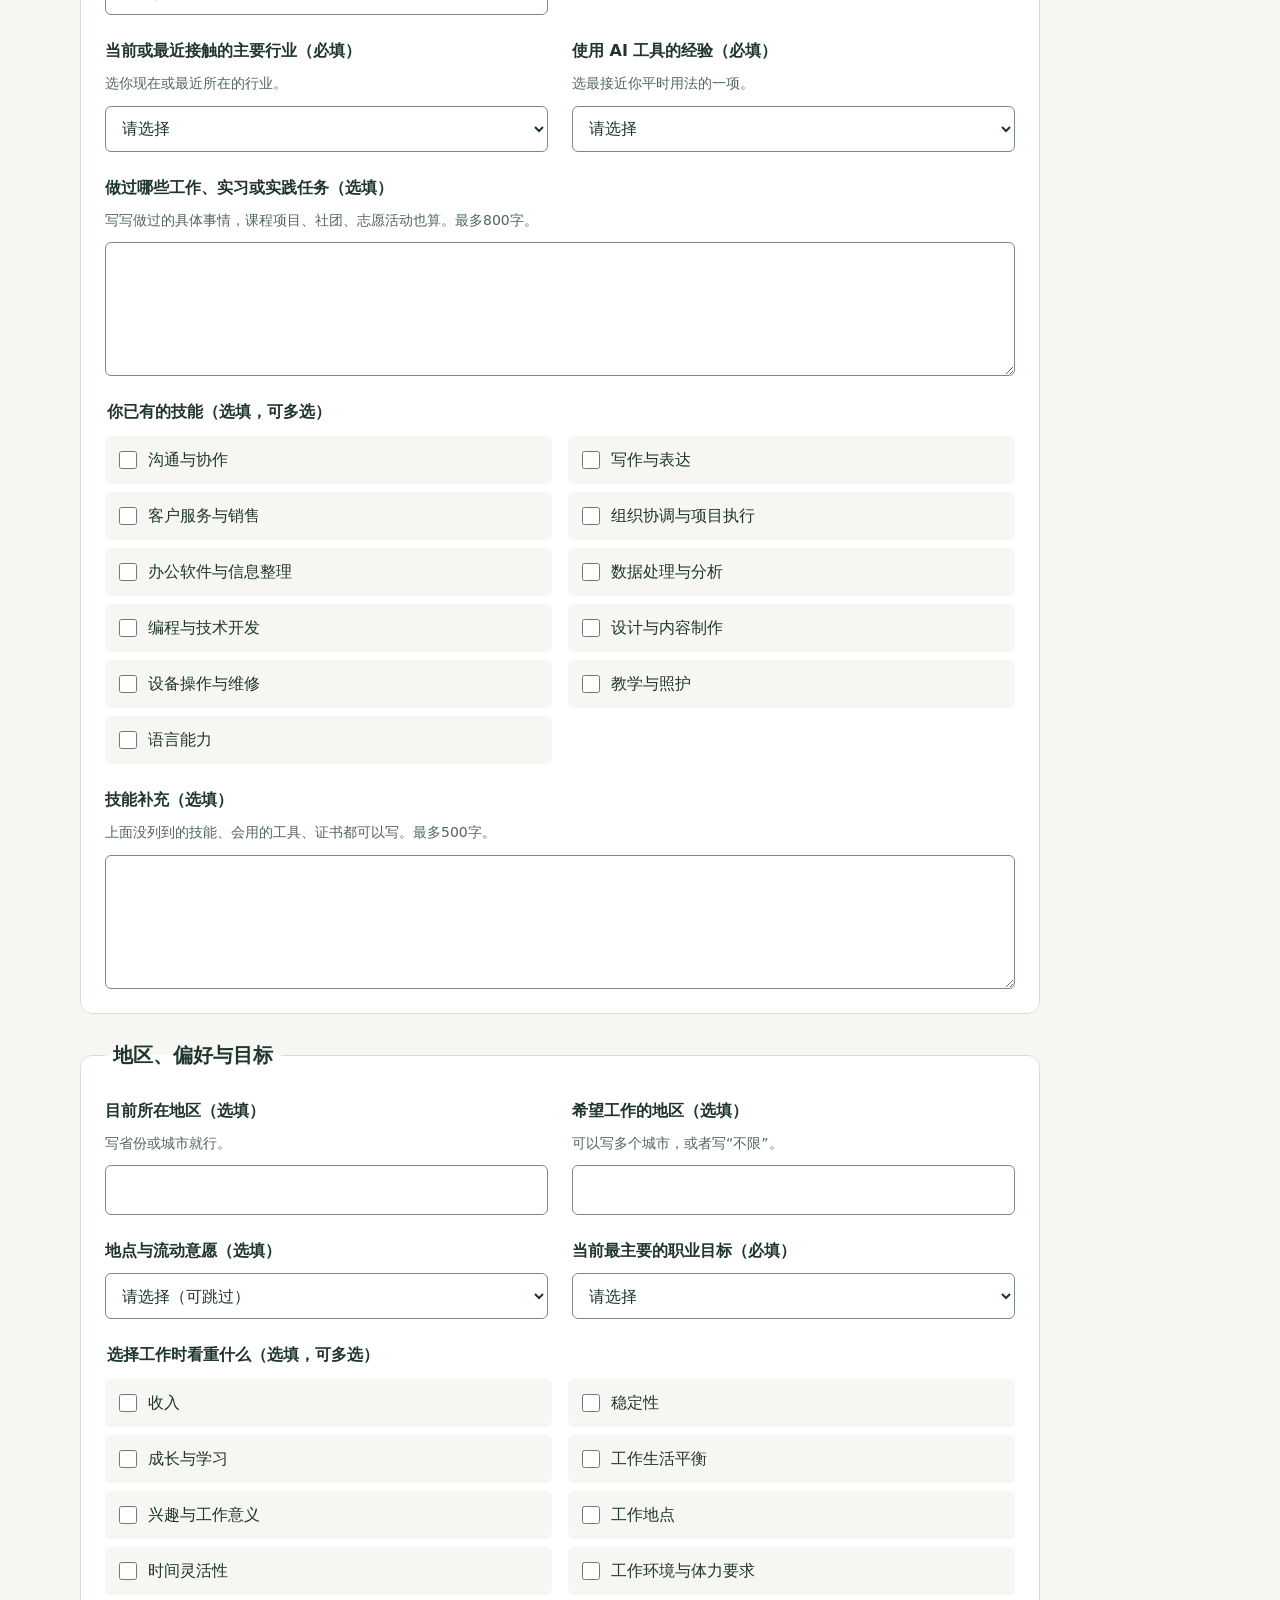
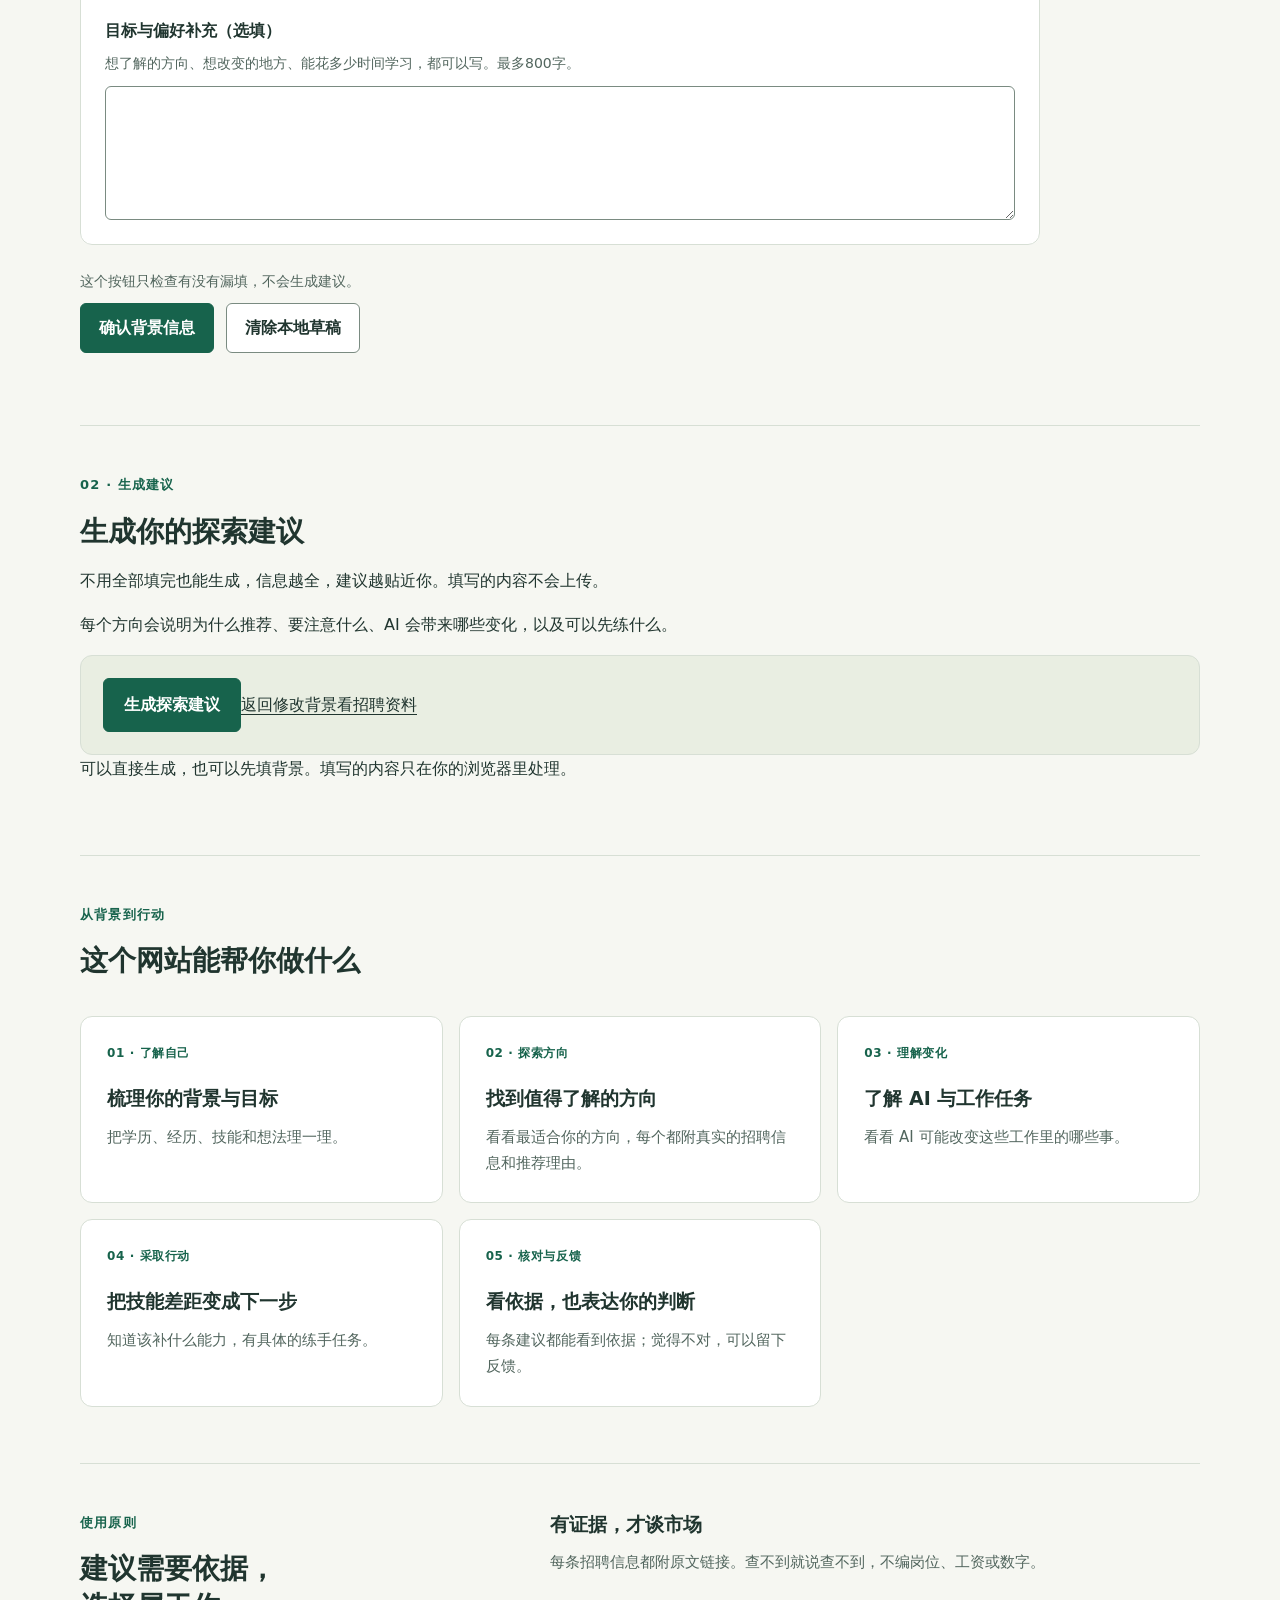
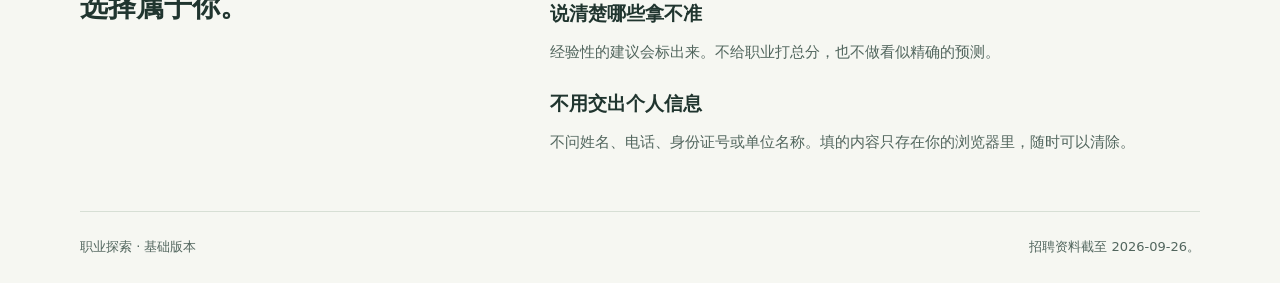
==== commit d69ce898: "Relevance-first ranking; catalog expanded to 19 directions - Rank by relevance to the user's industr" ====
--- a/index.html
+++ b/index.html
@@ -36,7 +36,7 @@
         <p class="eyebrow">现在可以做什么</p>
         <h2 id="status-title">填背景，看建议</h2>
         <p>填完背景，就能看到最适合你的方向、推荐理由和练手任务。不想填也可以直接生成。</p>
-        <div class="status-note"><span class="status-dot" aria-hidden="true"></span>招聘资料截至 2026-09-25</div>
+        <div class="status-note"><span class="status-dot" aria-hidden="true"></span>招聘资料截至 2026-09-26</div>
         <p class="small">每条招聘资料都能点开看原文。</p>
       </aside>
     </section>
@@ -278,6 +278,6 @@
       </div>
     </section>
   </main>
-  <footer class="wrap site-footer"><p>职业探索 · 基础版本</p><p>招聘资料截至 2026-09-25。</p></footer>
+  <footer class="wrap site-footer"><p>职业探索 · 基础版本</p><p>招聘资料截至 2026-09-26。</p></footer>
 </body>
 </html>
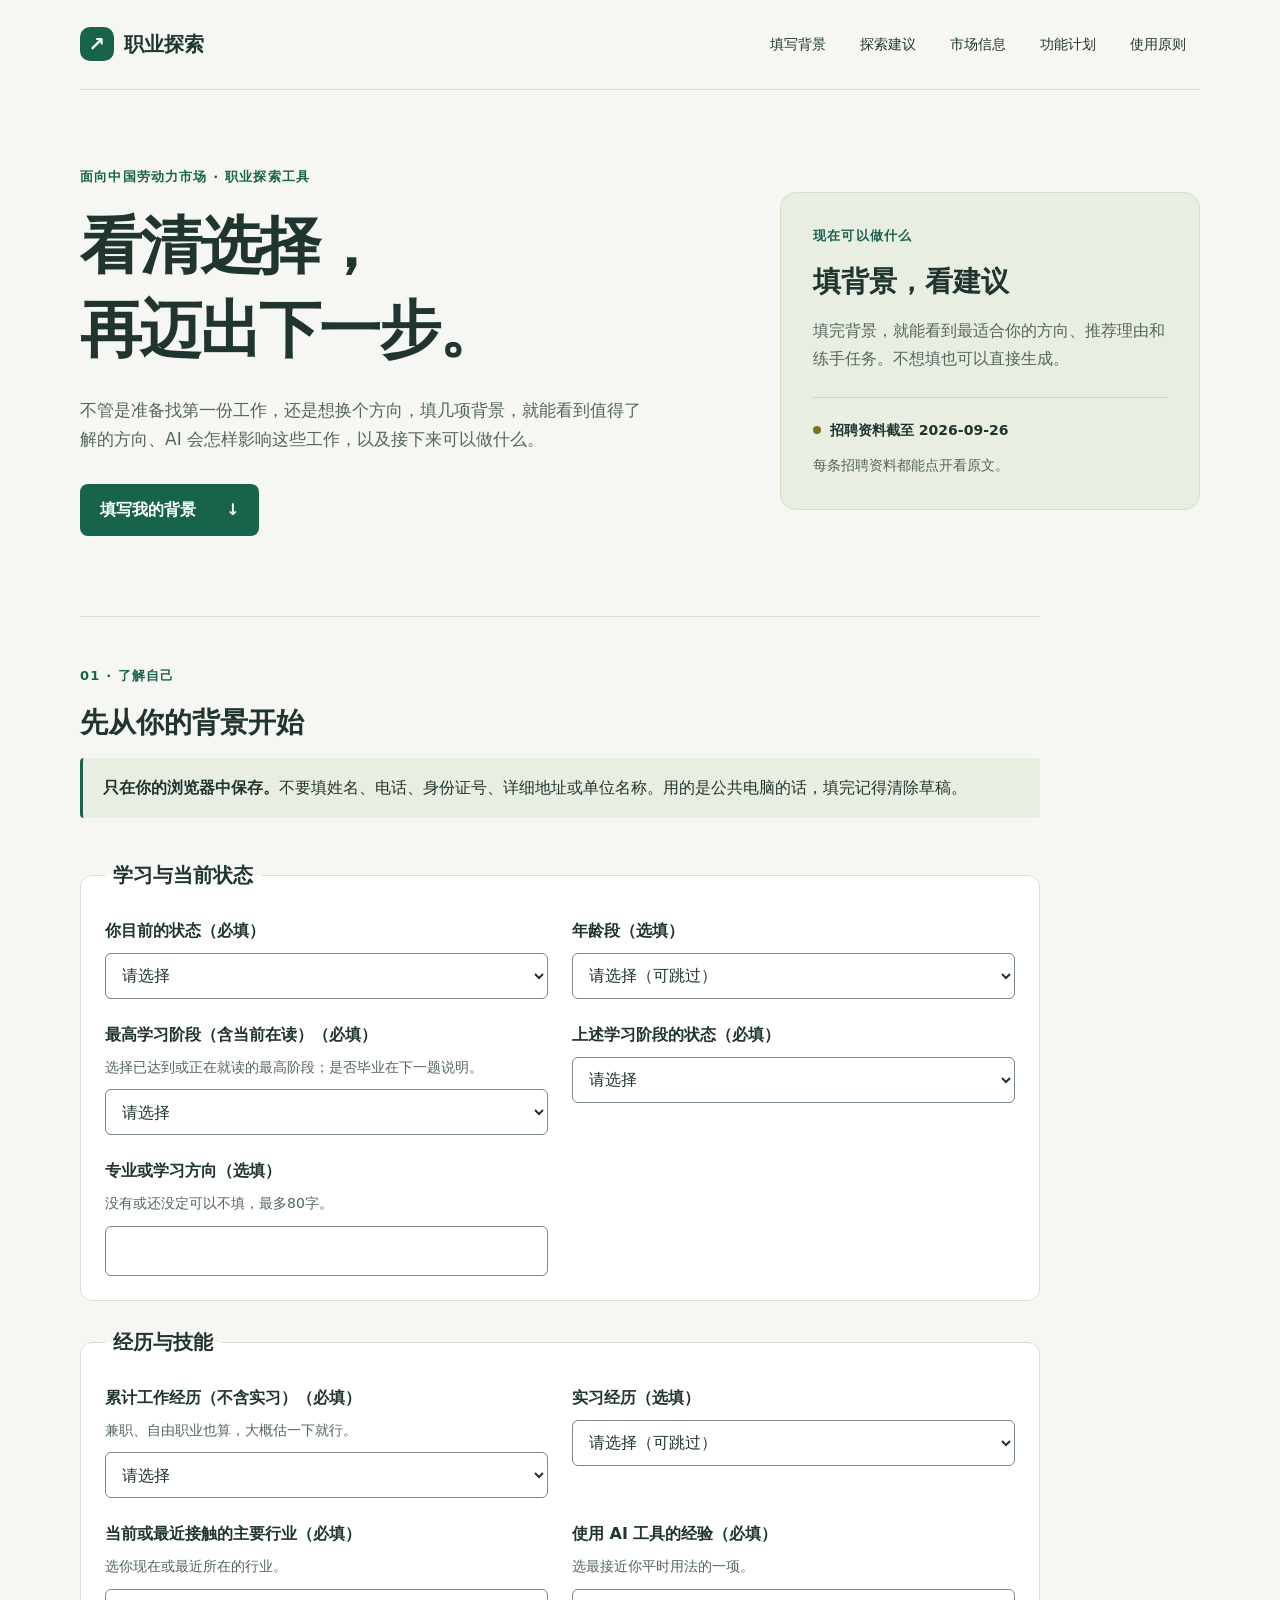
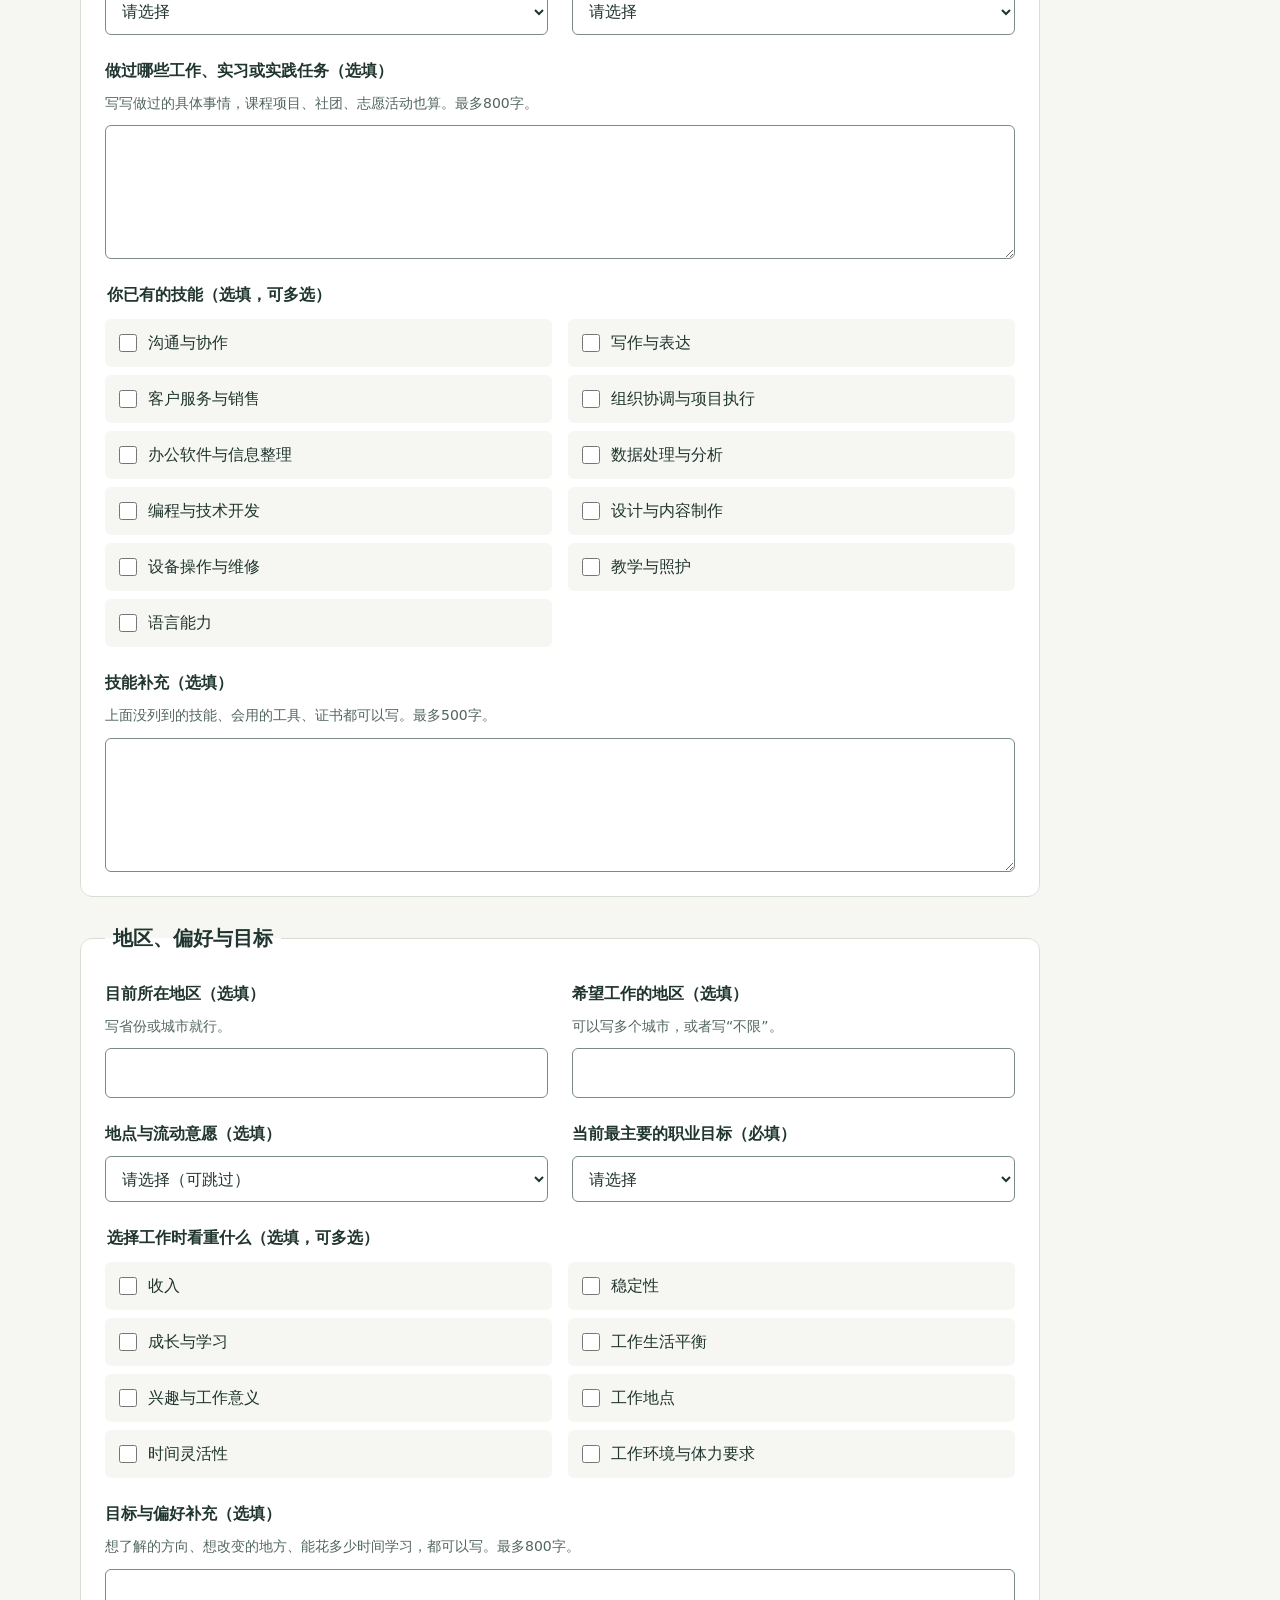
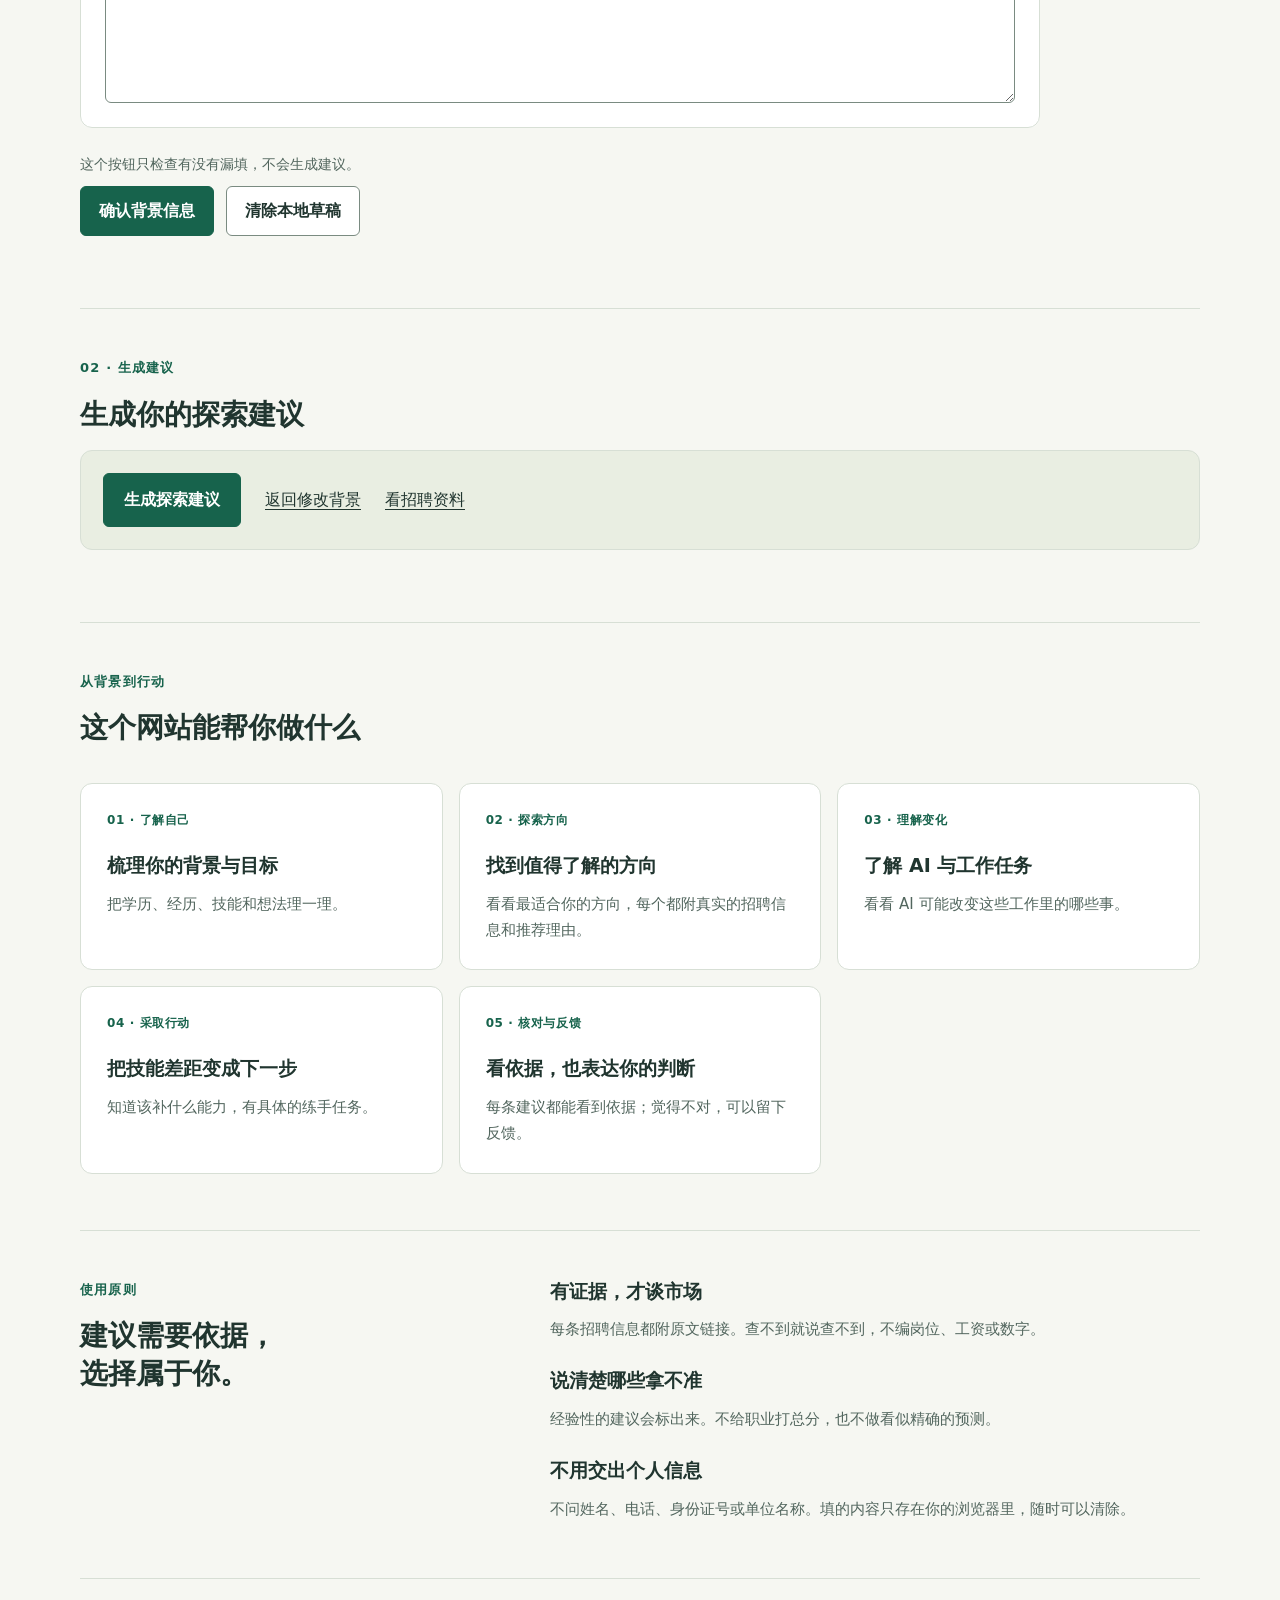
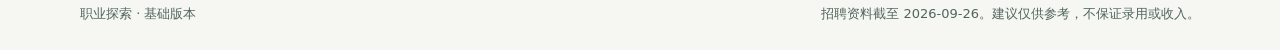
==== commit 9aeb0699: "Remove explanatory notices; disclaimer moved to footer Drops the how-to paragraphs and routine statu" ====
--- a/index.html
+++ b/index.html
@@ -14,6 +14,8 @@
   <script src="data/recommendation-catalog.js" defer></script>
   <script src="js/recommendation-engine.js" defer></script>
   <script src="js/result-evidence.js" defer></script>
+  <script src="js/beta.js" defer></script>
+  <script src="js/result-code.js" defer></script>
   <script src="js/feedback.js" defer></script>
   <script src="js/recommendation-ui.js" defer></script>
   <script src="js/site-nav.js" defer></script>
@@ -43,10 +45,8 @@
     <section id="profile" class="section" aria-labelledby="profile-title">
       <p class="eyebrow">01 · 了解自己</p>
       <h2 id="profile-title">先从你的背景开始</h2>
-      <p>不需要写简历，不确定的如实选就行。带“必填”的要选，其他可以跳过。</p>
       <div class="profile-notice" id="profile-privacy"><strong>只在你的浏览器中保存。</strong>不要填姓名、电话、身份证号、详细地址或单位名称。用的是公共电脑的话，填完记得清除草稿。</div>
-      <p class="field-hint">填写会自动保存在这个浏览器里，换浏览器或清除浏览器数据后就没了。</p>
-      <p id="draft-status" class="draft-status" role="status">正在准备本地草稿保存……</p>
+      <p id="draft-status" class="draft-status" role="status"></p>
       <noscript><p class="profile-notice">浏览器未启用 JavaScript，无法保存或校验背景。请启用后刷新页面；当前表单已禁用，不会发送输入。</p></noscript>
       <form id="profile-form" novalidate autocomplete="off">
         <fieldset id="profile-fields" disabled>
@@ -252,10 +252,8 @@
     <section id="advice" class="section" aria-labelledby="advice-title">
       <p class="eyebrow">02 · 生成建议</p>
       <h2 id="advice-title">生成你的探索建议</h2>
-      <p>不用全部填完也能生成，信息越全，建议越贴近你。填写的内容不会上传。</p>
-      <p>每个方向会说明为什么推荐、要注意什么、AI 会带来哪些变化，以及可以先练什么。</p>
       <div class="advice-controls"><button id="generate-advice" class="profile-submit" type="button" disabled>生成探索建议</button><a href="#profile">返回修改背景</a><a href="market.html">看招聘资料</a></div>
-      <p id="advice-status" role="status">正在检查本地建议资料……</p>
+      <p id="advice-status" role="status"></p>
       <noscript><p>请启用 JavaScript 后生成建议。不会发送表单。</p></noscript>
       <div id="advice-result" tabindex="-1" aria-label="本次探索建议"></div>
     </section>
@@ -278,6 +276,6 @@
       </div>
     </section>
   </main>
-  <footer class="wrap site-footer"><p>职业探索 · 基础版本</p><p>招聘资料截至 2026-09-26。</p></footer>
+  <footer class="wrap site-footer"><p>职业探索 · 基础版本</p><p>招聘资料截至 2026-09-26。建议仅供参考，不保证录用或收入。</p></footer>
 </body>
 </html>
--- a/css/recommendation.css
+++ b/css/recommendation.css
@@ -1,5 +1,5 @@
 /* Local recommendation module only. */
-.advice-controls { padding: 22px; border: 1px solid var(--line); border-radius: 12px; background: #e9eee2; }
+.advice-controls { display: flex; flex-wrap: wrap; align-items: center; gap: 12px 24px; padding: 22px; border: 1px solid var(--line); border-radius: 12px; background: #e9eee2; }
 #generate-advice { padding: 12px 20px; min-height: 48px; font: inherit; font-weight: 650; color: white; background: var(--accent); border: 1px solid var(--accent); border-radius: 6px; cursor: pointer; }
 #generate-advice:disabled { opacity: .65; cursor: not-allowed; }
 #generate-advice:focus-visible, #advice-result:focus-visible { outline: 3px solid #b35a1d; outline-offset: 4px; }
@@ -93,3 +93,14 @@
 .advice-tabs { grid-template-columns: 1.35fr 1fr 1fr 1fr; }
 .advice-tab-badge { display: inline-block; padding: 1px 8px; font-size: 12px; font-weight: 700; border-radius: 999px; background: #f3c969; color: #3d2c00; }
 @media(max-width:760px) { .advice-tabs { grid-template-columns: repeat(2, minmax(0, 1fr)); } .advice-tab:first-child { grid-column: 1 / -1; } }
+
+/* Beta test: consent before use, questionnaire link at the end. */
+body.beta-locked { overflow: hidden; }
+.beta-consent { position: fixed; inset: 0; z-index: 50; display: grid; place-items: center; padding: 16px; background: rgba(20, 35, 30, .55); }
+.beta-consent-box { max-width: 560px; width: 100%; max-height: 90vh; overflow: auto; padding: 28px; background: #fff; border-radius: 12px; box-shadow: 0 10px 40px rgba(0,0,0,.2); }
+.beta-consent-box h2 { font-size: 22px; margin: 0 0 12px; }
+.beta-consent-actions { display: flex; flex-wrap: wrap; gap: 12px; margin-top: 20px; }
+.beta-consent-actions button:first-child { padding: 12px 20px; min-height: 44px; font: inherit; font-weight: 650; color: #fff; background: var(--accent); border: 1px solid var(--accent); border-radius: 6px; cursor: pointer; }
+.feedback-open { display: inline-block; margin: 8px 0 12px; padding: 12px 22px; color: #fff; background: var(--accent); border-radius: 6px; font-weight: 650; text-decoration: none; }
+.feedback-open:hover { opacity: .92; }
+.feedback-code code { padding: 2px 8px; background: var(--paper); border: 1px solid var(--line); border-radius: 4px; font-size: 14px; overflow-wrap: anywhere; }
